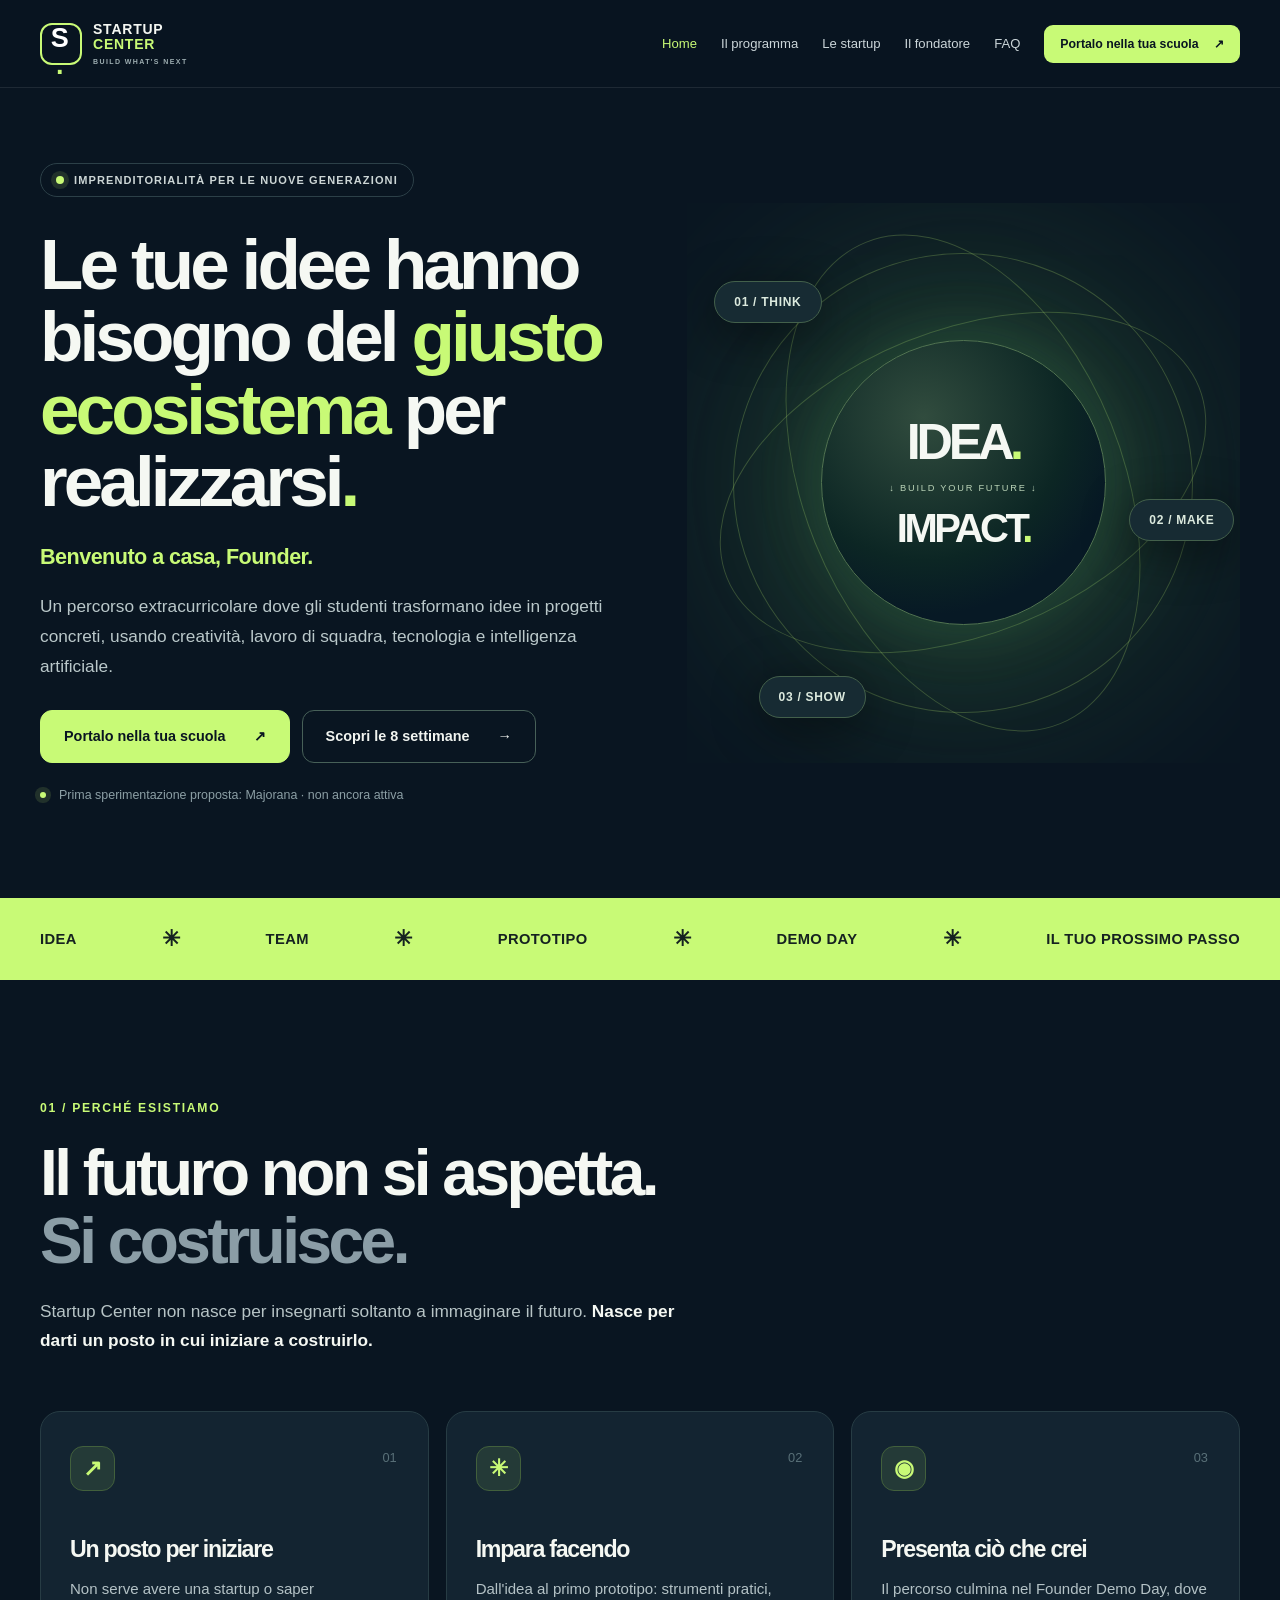
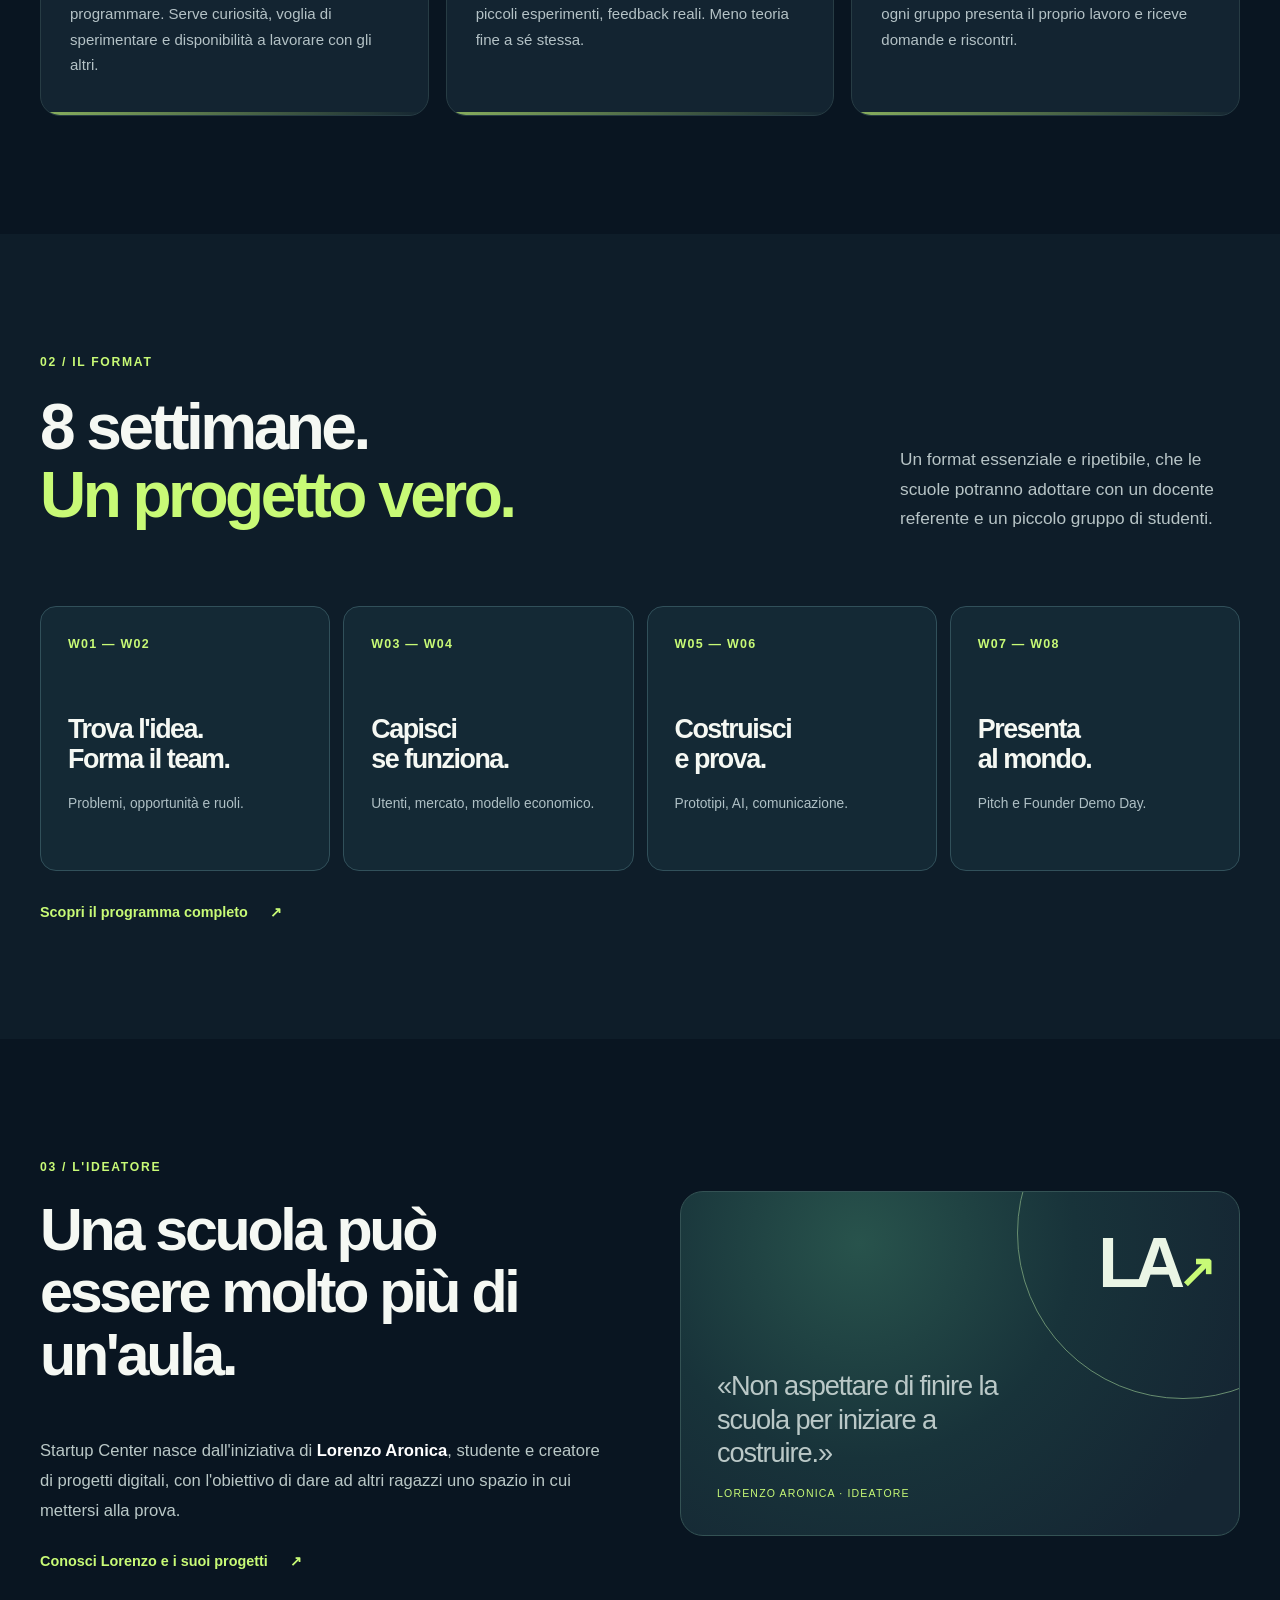
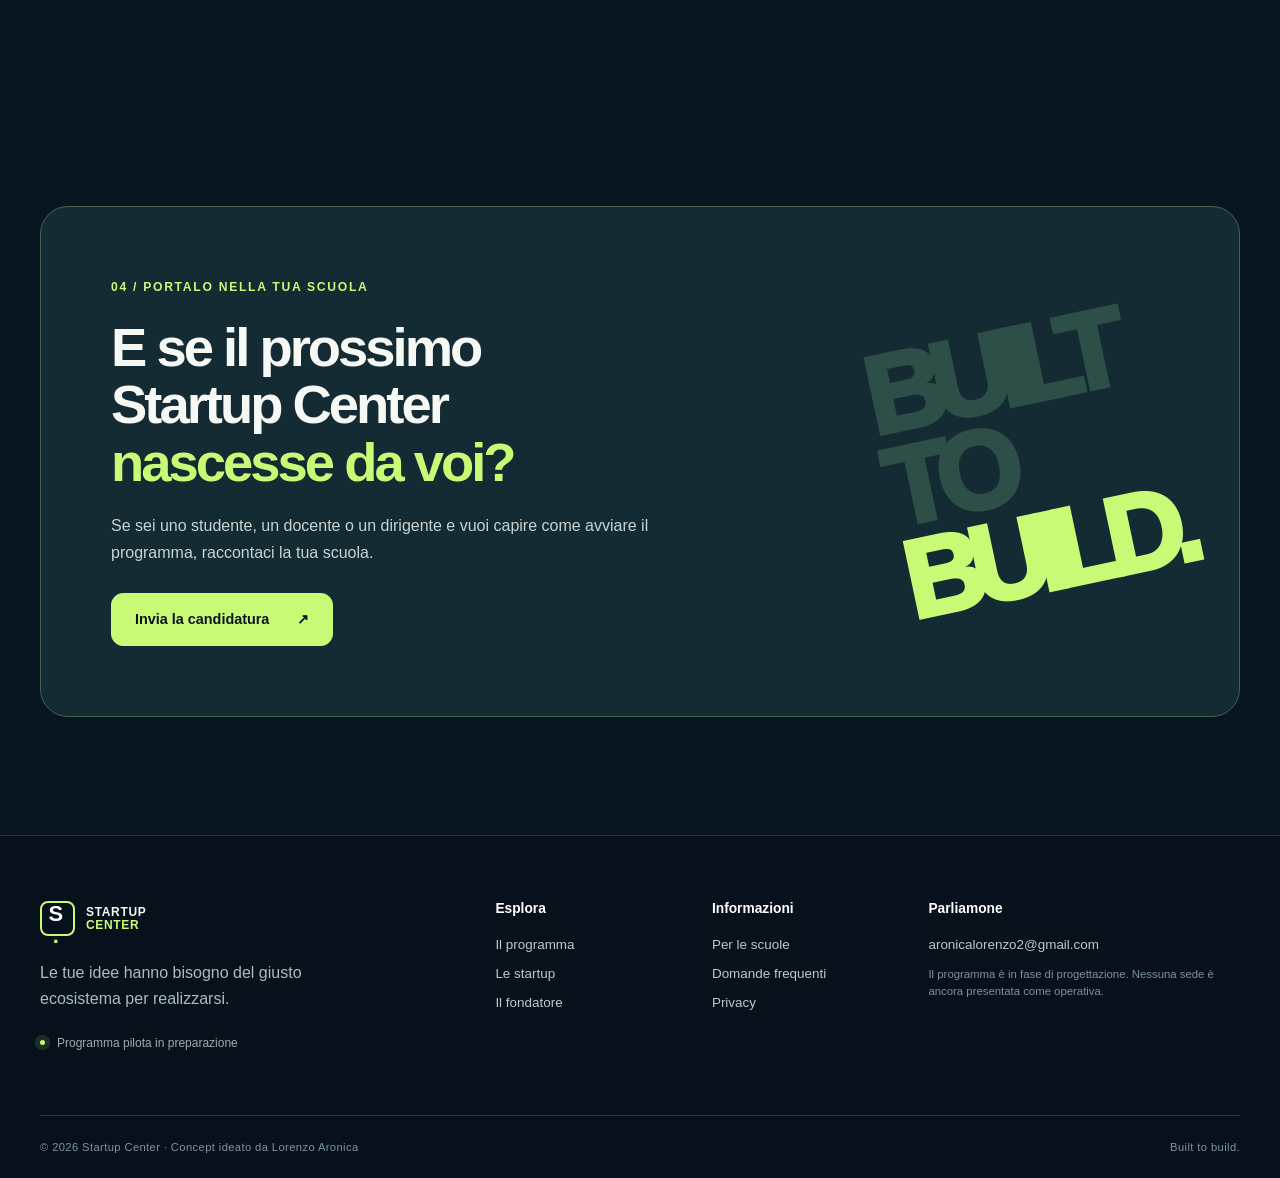
==== index.html @ c7b1ca0e "Add files via upload" ====
<!doctype html><html lang="it"><head><meta charset="utf-8"/><meta name="viewport" content="width=device-width, initial-scale=1"/><meta name="theme-color" content="#091521"/><meta name="description" content="Startup Center: programma extracurricolare di 8 settimane per trasformare idee degli studenti in progetti reali."/><title>Benvenuto a casa, Founder · Startup Center</title><link rel="icon" href="favicon.svg" type="image/svg+xml"/><link rel="stylesheet" href="styles.css"/><script defer src="script.js"></script></head><body><header class="header"><div class="shell nav-shell"><a href="index.html" class="logo" aria-label="Startup Center, homepage"><span class="logo-mark" aria-hidden="true">S<span class="logo-dot">.</span></span><span class="logo-name">STARTUP<span class="logo-name-alt">CENTER</span><span class="logo-small">BUILD WHAT'S NEXT</span></span></a><nav id="site-nav" class="nav" aria-label="Navigazione principale"><a href="index.html" class="nav-link active">Home</a><a href="programma.html" class="nav-link ">Il programma</a><a href="progetti.html" class="nav-link ">Le startup</a><a href="fondatore.html" class="nav-link ">Il fondatore</a><a href="faq.html" class="nav-link ">FAQ</a><a class="nav-cta" href="scuole.html">Portalo nella tua scuola <span aria-hidden="true">↗</span></a></nav><button class="menu-toggle" type="button" aria-controls="site-nav" aria-expanded="false" aria-label="Apri menu"><span></span><span></span><span></span></button></div></header><main><section class="hero shell"><div class="hero-copy"><div class="eyebrow"><span class="eyebrow-pulse"></span> IMPRENDITORIALITÀ PER LE NUOVE GENERAZIONI</div><h1>Le tue idee hanno bisogno del <span class="lime">giusto ecosistema</span> per realizzarsi<span class="lime">.</span></h1><div class="hero-tag">Benvenuto a casa, Founder.</div><p class="hero-description">Un percorso extracurricolare dove gli studenti trasformano idee in progetti concreti, usando creatività, lavoro di squadra, tecnologia e intelligenza artificiale.</p><div class="hero-actions"><a href="scuole.html" class="button button-lime">Portalo nella tua scuola <span aria-hidden="true">↗</span></a><a href="programma.html" class="button button-ghost">Scopri le 8 settimane <span aria-hidden="true">→</span></a></div><div class="hero-footnote"><span class="status-dot"></span> Prima sperimentazione proposta: Majorana · non ancora attiva</div></div><div class="hero-visual" aria-hidden="true"><div class="orbital orbital-a"></div><div class="orbital orbital-b"></div><div class="orbital orbital-c"></div><div class="visual-center"><div class="visual-word">IDEA<span>.</span></div><small>↓ BUILD YOUR FUTURE ↓</small><div class="visual-word smaller">IMPACT<span>.</span></div></div><div class="visual-chip chip-1">01 / THINK</div><div class="visual-chip chip-2">02 / MAKE</div><div class="visual-chip chip-3">03 / SHOW</div><div class="glow"></div></div></section>
<section class="ticker" aria-label="Concetti del programma"><div class="shell ticker-inner"><span>IDEA</span><b>✳</b><span>TEAM</span><b>✳</b><span>PROTOTIPO</span><b>✳</b><span>DEMO DAY</span><b>✳</b><span>IL TUO PROSSIMO PASSO</span></div></section>
<section class="section shell"><div class="section-head"><span class="kicker">01 / PERCHÉ ESISTIAMO</span><h2>Il futuro non si aspetta.<br/><span class="muted">Si costruisce.</span></h2><p>Startup Center non nasce per insegnarti soltanto a immaginare il futuro. <strong>Nasce per darti un posto in cui iniziare a costruirlo.</strong></p></div><div class="feature-grid"><article class="feature-card"><span class="card-icon">↗</span><span class="card-index">01</span><h3>Un posto per iniziare</h3><p>Non serve avere una startup o saper programmare. Serve curiosità, voglia di sperimentare e disponibilità a lavorare con gli altri.</p></article><article class="feature-card"><span class="card-icon">✳</span><span class="card-index">02</span><h3>Impara facendo</h3><p>Dall'idea al primo prototipo: strumenti pratici, piccoli esperimenti, feedback reali. Meno teoria fine a sé stessa.</p></article><article class="feature-card"><span class="card-icon">◉</span><span class="card-index">03</span><h3>Presenta ciò che crei</h3><p>Il percorso culmina nel Founder Demo Day, dove ogni gruppo presenta il proprio lavoro e riceve domande e riscontri.</p></article></div></section>
<section class="section section-alt"><div class="shell"><div class="section-head split-head"><div><span class="kicker">02 / IL FORMAT</span><h2>8 settimane.<br/><span class="lime">Un progetto vero.</span></h2></div><p>Un format essenziale e ripetibile, che le scuole potranno adottare con un docente referente e un piccolo gruppo di studenti.</p></div><div class="milestone-grid"><div class="milestone"><span>W01 — W02</span><h3>Trova l'idea.<br/>Forma il team.</h3><p>Problemi, opportunità e ruoli.</p></div><div class="milestone"><span>W03 — W04</span><h3>Capisci<br/>se funziona.</h3><p>Utenti, mercato, modello economico.</p></div><div class="milestone"><span>W05 — W06</span><h3>Costruisci<br/>e prova.</h3><p>Prototipi, AI, comunicazione.</p></div><div class="milestone"><span>W07 — W08</span><h3>Presenta<br/>al mondo.</h3><p>Pitch e Founder Demo Day.</p></div></div><div class="section-cta"><a href="programma.html" class="text-link">Scopri il programma completo <span>↗</span></a></div></div></section>
<section class="section shell"><div class="two-col story"><div><span class="kicker">03 / L'IDEATORE</span><h2>Una scuola può essere molto più di un'aula.</h2><p>Startup Center nasce dall'iniziativa di <strong>Lorenzo Aronica</strong>, studente e creatore di progetti digitali, con l'obiettivo di dare ad altri ragazzi uno spazio in cui mettersi alla prova.</p><a class="text-link" href="fondatore.html">Conosci Lorenzo e i suoi progetti <span>↗</span></a></div><div class="founder-abstract"><div class="founder-shape">LA<span>↗</span></div><p>«Non aspettare di finire la scuola per iniziare a costruire.»</p><small>LORENZO ARONICA · IDEATORE</small></div></div></section>
<section class="section shell"><div class="final-cta"><div><span class="kicker">04 / PORTALO NELLA TUA SCUOLA</span><h2>E se il prossimo<br/>Startup Center<br/><span class="lime">nascesse da voi?</span></h2><p>Se sei uno studente, un docente o un dirigente e vuoi capire come avviare il programma, raccontaci la tua scuola.</p><a class="button button-lime" href="scuole.html">Invia la candidatura <span>↗</span></a></div><div class="final-cta-stamp" aria-hidden="true">BUILT<br/>TO<br/><span>BUILD.</span></div></div></section></main><footer class="footer"><div class="shell"><div class="footer-grid"><div><a href="index.html" class="logo foot-logo"><span class="logo-mark">S<span class="logo-dot">.</span></span><span class="logo-name">STARTUP<span class="logo-name-alt">CENTER</span></span></a><p>Le tue idee hanno bisogno del giusto ecosistema per realizzarsi.</p><span class="footer-status"><span class="status-dot"></span> Programma pilota in preparazione</span></div><div class="footer-column"><strong>Esplora</strong><a href="programma.html">Il programma</a><a href="progetti.html">Le startup</a><a href="fondatore.html">Il fondatore</a></div><div class="footer-column"><strong>Informazioni</strong><a href="scuole.html">Per le scuole</a><a href="faq.html">Domande frequenti</a><a href="privacy.html">Privacy</a></div><div class="footer-column"><strong>Parliamone</strong><a href="mailto:aronicalorenzo2@gmail.com">aronicalorenzo2@gmail.com</a><small>Il programma è in fase di progettazione. Nessuna sede è ancora presentata come operativa.</small></div></div><div class="footer-bottom"><span>© <span data-year>2026</span> Startup Center · Concept ideato da Lorenzo Aronica</span><span>Built to build.</span></div></div></footer></body></html>
---- styles.css ----
:root{--bg:#091521;--bg2:#101f2a;--bg3:#132431;--line:#2c3b43;--text:#f5f8f3;--muted:#adbac0;--lime:#c8fa76;--lime2:#9ed741;--max:1200px;--radius:22px}*{box-sizing:border-box}html{scroll-behavior:smooth}body{margin:0;background:var(--bg);color:var(--text);font-family:Inter,ui-sans-serif,-apple-system,BlinkMacSystemFont,'Segoe UI',sans-serif;-webkit-font-smoothing:antialiased}a{color:inherit;text-decoration:none}button,input,select,textarea{font:inherit}button{cursor:pointer}::selection{background:var(--lime);color:var(--bg)}.shell{width:min(calc(100% - 80px),var(--max));margin-inline:auto}.lime{color:var(--lime)}.muted{color:#8b9da6}h1,h2,h3,p{margin-top:0}h1,h2,h3{letter-spacing:-.055em}h1{font-weight:800}h2{font-size:clamp(2.25rem,5vw,4.35rem);line-height:1.06}h3{font-size:1.45rem;line-height:1.15}.kicker{display:inline-block;color:var(--lime);font-size:.76rem;font-weight:800;letter-spacing:.14em;margin-bottom:25px}.header{height:88px;border-bottom:1px solid rgba(255,255,255,.09);background:rgba(9,21,33,.95);position:sticky;top:0;z-index:30;backdrop-filter:blur(18px)}.nav-shell{height:100%;display:flex;align-items:center;justify-content:space-between;gap:30px}.logo{display:inline-flex;align-items:center;gap:11px;flex-shrink:0}.logo-mark{display:grid;place-items:center;width:42px;height:42px;border:2px solid var(--lime);border-radius:12px;font-weight:900;font-size:27px;line-height:1;color:#fff;letter-spacing:-.16em;padding-right:7px}.logo-dot{color:var(--lime)}.logo-name{display:flex;flex-direction:column;font-size:14px;font-weight:900;letter-spacing:.055em;line-height:1.1}.logo-name-alt{color:var(--lime)}.logo-small{font-size:7px;letter-spacing:.2em;color:#9daeb1;margin-top:5px}.nav{display:flex;gap:24px;align-items:center}.nav-link{font-size:.82rem;color:#cbd6d9;white-space:nowrap}.nav-link:hover,.nav-link.active{color:var(--lime)}.nav-cta{padding:12px 16px;background:var(--lime);color:var(--bg);border-radius:9px;font-size:.77rem;font-weight:800;white-space:nowrap}.nav-cta:hover,.button-lime:hover{background:#deffae;transform:translateY(-2px)}.nav-cta span{padding-left:12px}.menu-toggle{display:none;background:transparent;border:0;padding:8px}.menu-toggle span{display:block;width:23px;height:2px;background:#fff;margin:5px 0}.hero{min-height:675px;display:grid;grid-template-columns:1.05fr .95fr;align-items:center;gap:35px;padding-top:75px;padding-bottom:96px}.hero-copy{position:relative;z-index:1}.eyebrow{display:inline-flex;align-items:center;gap:10px;color:#cdd6d6;font-size:.69rem;font-weight:850;letter-spacing:.1em;border:1px solid #2c4048;border-radius:100px;padding:10px 15px;margin-bottom:32px}.eyebrow-pulse,.status-dot{display:inline-block;width:8px;height:8px;border-radius:50%;background:var(--lime);box-shadow:0 0 0 5px rgba(200,250,118,.12)}.hero h1{font-size:clamp(3rem,5.55vw,5.05rem);line-height:1.02;max-width:735px;margin-bottom:25px}.hero-tag{display:inline-block;font-size:1.35rem;font-weight:750;color:var(--lime);margin-bottom:21px;letter-spacing:-.025em}.hero-description,.page-hero p{max-width:590px;font-size:1.08rem;line-height:1.74;color:#bac8ca}.hero-actions{display:flex;gap:12px;flex-wrap:wrap;margin:29px 0 25px}.button{display:inline-flex;align-items:center;justify-content:center;gap:28px;padding:17px 23px;border-radius:12px;border:1px solid #476058;font-size:.9rem;font-weight:800;transition:.2s;line-height:1.2}.button-lime{color:var(--bg);background:var(--lime);border-color:var(--lime)}.button-ghost{background:transparent;color:#f1f4f0}.button-ghost:hover{background:#1d313a}.hero-footnote{font-size:.78rem;color:#8c9fa5;display:flex;align-items:center;gap:13px}.hero-footnote .status-dot{width:6px;height:6px}.hero-visual{height:560px;position:relative;overflow:hidden;display:grid;place-items:center;isolation:isolate}.orbital{position:absolute;border-radius:50%;border:1px solid rgba(200,250,118,.22);transform:rotate(-22deg);pointer-events:none}.orbital-a{width:460px;height:460px}.orbital-b{width:320px;height:520px}.orbital-c{width:510px;height:305px}.visual-center{height:285px;width:285px;border-radius:50%;background:radial-gradient(circle at 36% 27%,#314c3e,#0c2624 52%,#071925 72%);border:1px solid #517451;box-shadow:0 0 70px #86e37520,0 0 160px #5fd57621;display:flex;align-items:center;justify-content:center;flex-direction:column;position:relative;z-index:3}.visual-word{font-size:3.15rem;line-height:1;font-weight:900;letter-spacing:-.085em}.visual-word span{color:var(--lime)}.visual-word.smaller{font-size:2.5rem}.visual-center small{font-size:.58rem;letter-spacing:.19em;color:#bad3b7;margin:15px 0}.visual-chip{position:absolute;z-index:5;background:#172b33;border:1px solid #43604b;color:#dceade;border-radius:100px;font-size:.75rem;letter-spacing:.06em;font-weight:800;padding:13px 19px;box-shadow:0 10px 50px #0007}.chip-1{top:14%;left:5%}.chip-2{right:1%;top:53%}.chip-3{bottom:8%;left:13%}.glow{width:430px;height:430px;position:absolute;z-index:-1;background:#72ce6535;filter:blur(115px);border-radius:50%}.ticker{background:var(--lime);color:#152220}.ticker-inner{display:flex;align-items:center;justify-content:space-between;min-height:82px;gap:15px}.ticker span{font-size:clamp(.7rem,1.15vw,.98rem);font-weight:900;letter-spacing:.025em}.ticker b{font-size:22px}.section{padding-top:118px;padding-bottom:118px}.section-alt{background:#0e1d29}.section-head{max-width:840px;margin-bottom:55px}.section-head h2{margin-bottom:21px}.section-head>p{line-height:1.7;font-size:1.08rem;max-width:665px;color:#b7c4c6}.section-head>p strong{color:#f5f8f3}.feature-grid{display:grid;grid-template-columns:repeat(3,1fr);gap:17px}.feature-card{position:relative;padding:34px 29px 38px;background:#132431;border:1px solid #273c44;border-radius:20px;min-height:267px;overflow:hidden}.feature-card::before{content:"";position:absolute;inset:auto 0 0;height:3px;background:linear-gradient(to right,var(--lime),transparent);opacity:.65}.feature-card .card-icon{display:grid;place-items:center;width:45px;height:45px;background:#243a37;border:1px solid #42603c;border-radius:13px;color:var(--lime);font-size:23px;font-weight:800;margin-bottom:45px}.feature-card .card-index{position:absolute;top:38px;right:31px;color:#597078;font-size:.8rem}.feature-card h3{margin-bottom:14px}.feature-card p{line-height:1.67;color:#b4c2c6;font-size:.94rem;margin-bottom:0}.split-head{display:flex;max-width:none;gap:70px;justify-content:space-between;align-items:end}.split-head p{max-width:340px}.milestone-grid{display:grid;grid-template-columns:repeat(4,1fr);gap:13px}.milestone{background:#142935;border:1px solid #31505a;padding:27px;border-radius:16px;min-height:265px}.milestone>span{font-size:.78rem;letter-spacing:.1em;font-weight:900;color:var(--lime)}.milestone h3{font-size:1.68rem;margin-top:62px;margin-bottom:18px}.milestone p{color:#afc0c5;font-size:.86rem;line-height:1.6}.section-cta{margin-top:32px}.text-link{display:inline-flex;gap:22px;align-items:center;color:var(--lime);font-weight:850;font-size:.9rem}.text-link:hover{text-decoration:underline}.two-col{display:grid;grid-template-columns:1fr 1fr;gap:80px;align-items:center}.story h2{font-size:3.7rem}.story p,.about-grid p{font-size:1.04rem;line-height:1.8;color:#bac8c7;margin-bottom:26px}.story strong{color:#fff}.founder-abstract{height:345px;border-radius:23px;background:radial-gradient(circle at 32% 15%,#28534c 0,#18333a 45%,#152633 85%);border:1px solid #345254;display:flex;flex-direction:column;align-items:flex-start;justify-content:end;padding:36px;position:relative;overflow:hidden}.founder-abstract::before{content:"";width:330px;height:330px;border:1px solid #688e70;border-radius:50%;position:absolute;right:-110px;top:-125px}.founder-shape{position:absolute;top:30px;right:30px;font-size:4.4rem;font-weight:850;letter-spacing:-.1em;color:#eaf5e5}.founder-shape span{color:var(--lime);font-size:2.8rem}.founder-abstract p{font-size:1.7rem;letter-spacing:-.04em;line-height:1.23;position:relative;z-index:1;margin-bottom:17px;max-width:340px}.founder-abstract small{color:var(--lime);font-size:.66rem;letter-spacing:.11em;position:relative;z-index:1}.final-cta{background:#152b33;border:1px solid #456252;border-radius:28px;padding:70px;display:flex;justify-content:space-between;gap:30px;align-items:center;min-height:400px;overflow:hidden}.final-cta h2{font-size:clamp(2.45rem,4.25vw,4rem);margin-bottom:20px}.final-cta p{max-width:570px;color:#c7d3d3;line-height:1.7;margin-bottom:27px}.final-cta-stamp{font-size:6.9rem;font-weight:950;line-height:.85;letter-spacing:-.12em;color:#2e4f48;white-space:nowrap;transform:rotate(-12deg)}.final-cta-stamp span{color:var(--lime)}.footer{background:#06111b;border-top:1px solid #273841;padding-top:65px}.footer-grid{display:grid;grid-template-columns:2fr .85fr .85fr 1.5fr;gap:40px;padding-bottom:65px}.footer-grid p{color:#a9bdc1;line-height:1.6;max-width:270px;margin:24px 0}.foot-logo .logo-mark{width:35px;height:35px;font-size:22px;border-radius:8px}.foot-logo .logo-name{font-size:12px}.footer-status{font-size:.75rem;color:#9eadaf;display:flex;align-items:center;gap:12px}.footer-status .status-dot{width:5px;height:5px}.footer-column{display:flex;flex-direction:column;gap:14px;color:#bbcbcb;font-size:.84rem}.footer-column strong{color:#fff;font-size:.86rem;margin-bottom:7px}.footer-column>a:hover{color:var(--lime)}.footer-column small{line-height:1.5;color:#7c929a;font-size:.71rem}.footer-bottom{display:flex;justify-content:space-between;border-top:1px solid #273841;padding:25px 0;color:#7e969d;font-size:.7rem;letter-spacing:.035em}.page-hero{padding-top:105px;padding-bottom:76px;border-bottom:1px solid #253943}.page-hero h1{font-size:clamp(2.85rem,5.5vw,5.3rem);line-height:1.07;max-width:1100px;margin-bottom:28px}.page-hero p{margin-bottom:0}.section-page{padding-top:72px}.weeks-grid{display:grid;grid-template-columns:repeat(2,1fr);gap:18px}.week-card{background:#132634;border:1px solid #2c464c;border-radius:18px;padding:27px;display:grid;grid-template-columns:100px 1fr;gap:20px;min-height:210px}.week-number{font-size:2.4rem;color:var(--lime);font-weight:900;letter-spacing:-.06em}.week-card h3{margin-bottom:12px}.week-card p{line-height:1.6;color:#b9c9c8;font-size:.94rem}.deliverable{border-top:1px solid #35464e;display:flex;gap:20px;align-items:center;padding-top:16px;font-size:.64rem;font-weight:850;color:#78919a;letter-spacing:.1em}.deliverable span{font-size:.8rem;font-weight:700;color:#d4e7d2;letter-spacing:0}.info-banner{display:flex;gap:26px;background:#1a342f;border:1px solid #4c764b;padding:31px;margin-top:25px;border-radius:15px}.info-banner>span{font-size:2rem;color:var(--lime)}.info-banner h3{margin-bottom:8px}.info-banner p{color:#bac9bd;margin:0;line-height:1.6}.demo-panel{background:#c8fa76;color:#10201b;padding:38px;border-radius:22px;min-height:360px}.demo-small{font-size:.76rem;letter-spacing:.14em;font-weight:900}.demo-panel strong{display:block;font-size:5.5rem;font-weight:950;letter-spacing:-.1em;line-height:.92;margin:32px 0 18px}.demo-panel p{font-size:1.05rem;font-weight:600}.demo-bottom{font-size:.66rem;font-weight:900;display:block;letter-spacing:.035em;border-top:1px solid #738958;padding-top:24px;margin-top:42px}.compact .feature-card .card-icon{margin-bottom:25px}.empty-showcase{background:radial-gradient(circle at 85% 10%,#22483e,#122733 65%);border:1px solid #35504f;border-radius:25px;padding:55px;max-width:100%}.empty-showcase h2{font-size:3.2rem}.empty-showcase p{max-width:680px;color:#c0cbd0;font-size:1.04rem;line-height:1.7}.empty-art{display:flex;gap:14px;align-items:center;margin-bottom:45px}.empty-art span{width:76px;height:76px;border:1px solid #6a9062;border-radius:15px;display:grid;place-items:center;font-size:2.1rem;font-weight:900;color:var(--lime);transform:rotate(-8deg)}.empty-art span:nth-child(2){border:0;transform:none;width:45px}.empty-art span:nth-child(3){background:var(--lime);color:#0e241d;transform:rotate(7deg)}.extra-top{margin-top:100px}.founder-hero{display:grid;grid-template-columns:1.3fr .7fr;gap:30px;align-items:center}.portrait-placeholder{height:390px;background:linear-gradient(135deg,#193b3b,#112130);border-radius:28px;border:1px solid #345856;display:flex;flex-direction:column;align-items:center;justify-content:center;gap:25px;position:relative;overflow:hidden}.portrait-placeholder::after{content:"";height:360px;width:360px;border:1px solid #527f59;border-radius:50%;position:absolute;top:25px;left:50%;transform:translateX(-50%)}.portrait-monogram{font-size:7rem;font-weight:900;letter-spacing:-.15em;position:relative;z-index:2}.portrait-monogram span{color:var(--lime)}.portrait-placeholder small{font-size:.68rem;line-height:1.5;letter-spacing:.1em;color:#adc1c6;text-align:center;position:relative;z-index:2}.about-grid .lead{font-size:1.36rem;color:#fff;line-height:1.6;letter-spacing:-.02em;font-weight:550}.founder-projects{display:grid;grid-template-columns:repeat(3,1fr);gap:18px}.founder-projects article{border:1px solid #365259;background:#132834;border-radius:20px;padding:30px;min-height:273px}.founder-projects h3{margin-top:22px}.founder-projects p{color:#b4c6c9;line-height:1.65}.project-state{font-size:.65rem;font-weight:900;color:#d3e2e3;letter-spacing:.08em;border:1px solid #4a6568;padding:7px 10px;border-radius:20px}.project-state.state-live{color:var(--lime);border-color:#567443}.founder-quote{background:#163331;border-radius:24px;border:1px solid #47764c;padding:60px;font-size:clamp(1.5rem,3vw,2.7rem);line-height:1.3;font-weight:750;letter-spacing:-.05em}.founder-quote span{color:var(--lime)}.founder-quote small{display:block;color:#a5bbbc;font-size:.72rem;letter-spacing:.12em;margin-top:35px}.contact-layout{display:grid;grid-template-columns:.82fr 1.18fr;gap:70px;align-items:start}.contact-benefit{display:flex;gap:23px;padding:23px 0;border-bottom:1px solid #344850}.benefit-index{color:var(--lime);font-size:.85rem;font-weight:900}.contact-benefit h3{font-size:1.2rem;margin-bottom:8px}.contact-benefit p{color:#b8c6c8;line-height:1.62;font-size:.94rem;margin:0}.founder-message{background:#173233;border:1px solid #4a7255;border-radius:20px;padding:25px;display:flex;gap:19px;margin-top:40px}.founder-message-icon{font-size:1.4rem;font-weight:900;color:#fff;letter-spacing:-.13em;border:1px solid var(--lime);width:52px;height:52px;flex:none;border-radius:12px;display:grid;place-items:center}.founder-message-icon span{color:var(--lime)}.founder-message strong{font-size:1.2rem}.founder-message p{font-size:.92rem;line-height:1.7;color:#d0dcda;margin:14px 0 22px}.founder-message em{font-style:normal;color:var(--lime);line-height:1.6}.contact-form-wrap{background:#132735;border-radius:24px;border:1px solid #38515a;padding:38px}.form-heading h2{font-size:2.3rem;margin:0 0 13px}.form-heading p{color:#aebfc1;line-height:1.6;font-size:.91rem;margin-bottom:28px}.form-grid{display:grid;grid-template-columns:1fr 1fr;gap:18px}.contact-form label{display:flex;flex-direction:column;gap:10px;font-size:.82rem;font-weight:750;margin-bottom:18px}.contact-form input:not([type=checkbox]),.contact-form select,.contact-form textarea{display:block;width:100%;padding:15px;border:1px solid #526771;border-radius:10px;color:#f5f9f8;background:#091a28;outline:none;transition:.15s;font-size:.95rem}.contact-form input:focus,.contact-form select:focus,.contact-form textarea:focus{border-color:var(--lime);box-shadow:0 0 0 3px #c8fa7621}.contact-form input::placeholder,.contact-form textarea::placeholder{color:#8699a0}.contact-form textarea{resize:vertical;min-height:135px}.contact-form select option{color:#fff;background:#122936}.field-hint{display:flex;justify-content:space-between;color:#89a0a7;font-weight:450;font-size:.72rem}.contact-form .check-row{display:flex;flex-direction:row;gap:10px;align-items:start;font-weight:450;line-height:1.55;color:#c3d1d1}.check-row input{accent-color:#c8fa76;margin-top:3px}.check-row a{color:var(--lime);text-decoration:underline}.form-submit{width:100%;border:none;margin-top:5px}.form-note{color:#8ea2a9;font-size:.73rem;line-height:1.6;margin:15px 0 0}.honeypot{display:none!important;visibility:hidden}.faq-list{max-width:900px}.faq-item{border-bottom:1px solid #2a4650}.faq-item summary{cursor:pointer;list-style:none;padding:29px 14px 29px 0;font-weight:750;font-size:1.25rem;display:flex;justify-content:space-between;gap:25px}.faq-item summary::-webkit-details-marker{display:none}.faq-plus{color:var(--lime);font-size:1.45rem;transition:transform .2s}.faq-item[open] .faq-plus{transform:rotate(45deg)}.faq-answer{padding-right:70px;padding-bottom:23px}.faq-answer p{color:#c1cccd;line-height:1.76;max-width:770px}.faq-bottom{background:#172f34;border-radius:20px;border:1px solid #426051;padding:40px;margin-top:65px;max-width:900px}.faq-bottom h2{font-size:2.3rem}.faq-bottom p{color:#bdcacc}.legal-copy{max-width:950px}.legal-copy h2{font-size:1.75rem;margin-top:42px}.legal-copy p{line-height:1.82;color:#c9d4d5;font-size:1.01rem}.legal-copy a{color:var(--lime);text-decoration:underline}.legal-warning{background:#37331e;border:1px solid #877c4b;padding:24px;border-radius:14px}.legal-warning strong{color:#ffe3a5}.legal-warning p{margin:10px 0 0}.legal-final{font-size:.85rem!important;color:#f3d99a!important}
@media(max-width:1150px){.nav{gap:14px}.nav-link{font-size:.77rem}.logo-small{display:none}.hero{grid-template-columns:1fr 0.8fr}.hero h1{font-size:clamp(3rem,5.4vw,4.6rem)}.visual-center{width:240px;height:240px}.visual-word{font-size:2.65rem}.visual-word.smaller{font-size:2.1rem}.milestone{padding:18px}.milestone h3{font-size:1.4rem}.footer-grid{gap:23px}}
@media(max-width:920px){.shell{width:min(calc(100% - 44px),var(--max))}.header{height:78px}.menu-toggle{display:block;z-index:33}.nav{position:absolute;top:78px;left:0;right:0;background:#0a1926;padding:20px 22px 26px;display:none;flex-direction:column;align-items:stretch;border-bottom:1px solid #38515a;gap:0;box-shadow:0 20px 25px #0009}.nav.open{display:flex}.nav a{padding:14px 10px;border-bottom:1px solid #233742}.nav-cta{text-align:center;margin-top:15px}.hero{grid-template-columns:1fr;padding-top:65px;padding-bottom:40px;gap:0}.hero h1{max-width:800px}.hero-visual{height:380px;max-width:650px;width:100%;margin-inline:auto}.orbital-a{width:330px;height:330px}.orbital-b{width:250px;height:380px}.orbital-c{width:390px;height:250px}.visual-center{width:205px;height:205px}.visual-word{font-size:2.35rem}.visual-word.smaller{font-size:1.8rem}.visual-center small{font-size:.47rem}.feature-grid{grid-template-columns:1fr}.feature-card{min-height:200px}.feature-card .card-icon{margin-bottom:26px}.feature-card p{max-width:700px}.split-head{display:block}.split-head p{max-width:680px}.milestone-grid{grid-template-columns:repeat(2,1fr)}.milestone{min-height:240px}.two-col{grid-template-columns:1fr;gap:40px}.story h2{font-size:3rem}.final-cta{padding:48px}.final-cta-stamp{font-size:5rem}.footer-grid{grid-template-columns:1.5fr 1fr 1fr;gap:30px}.footer-column:last-child{grid-column:span 3}.founder-hero{grid-template-columns:1fr}.portrait-placeholder{height:310px;max-width:500px}.contact-layout{grid-template-columns:1fr;gap:40px}.contact-left{display:grid;grid-template-columns:1fr 1fr;gap:15px}.contact-benefit{padding:10px}.founder-message{grid-column:span 2;max-width:700px;margin-top:15px}}
@media(max-width:600px){.shell{width:calc(100% - 36px)}.logo-mark{width:38px;height:38px}.logo-name{font-size:12px}.eyebrow{font-size:.6rem;letter-spacing:.07em}.hero{padding-top:46px}.hero h1{font-size:clamp(2.85rem,12vw,4.3rem);line-height:1.05}.hero-tag{font-size:1.22rem}.hero-description,.page-hero p{font-size:.99rem}.hero-actions{flex-direction:column}.hero-actions .button{width:100%}.hero-footnote{font-size:.71rem;line-height:1.5}.hero-visual{height:340px}.visual-center{height:195px;width:195px}.visual-chip{font-size:.58rem;padding:9px 12px}.chip-1{top:10%;left:1%}.chip-2{right:1%;top:50%}.chip-3{bottom:5%;left:7%}.ticker-inner{min-height:65px;overflow:hidden;white-space:nowrap}.ticker span{font-size:.7rem}.ticker b{font-size:15px}.ticker-inner span:nth-of-type(5){display:none}.section{padding-top:72px;padding-bottom:72px}.section-head{margin-bottom:30px}h2{font-size:2.65rem}.feature-card{padding:25px}.milestone-grid{gap:9px}.milestone{padding:17px;min-height:215px}.milestone h3{font-size:1.26rem;margin-top:48px}.milestone p{font-size:.77rem}.story h2{font-size:2.65rem}.founder-abstract{height:310px}.final-cta{padding:30px 24px;min-height:unset;display:block}.final-cta h2{font-size:2.65rem}.final-cta-stamp{display:none}.footer-grid{grid-template-columns:1fr 1fr;gap:36px}.footer-grid>div:first-child,.footer-column:last-child{grid-column:span 2}.footer-bottom{gap:18px;flex-direction:column;line-height:1.5}.page-hero{padding-top:64px;padding-bottom:58px}.page-hero h1{font-size:2.75rem}.section-page{padding-top:45px}.weeks-grid{grid-template-columns:1fr}.week-card{grid-template-columns:58px 1fr;padding:22px;min-height:unset;gap:15px}.week-number{font-size:1.55rem}.week-card h3{font-size:1.25rem}.info-banner{padding:20px}.demo-panel strong{font-size:4.7rem}.empty-showcase{padding:30px 25px}.empty-showcase h2{font-size:2.5rem}.empty-art span{height:56px;width:56px;font-size:1.7rem}.founder-projects{grid-template-columns:1fr}.founder-projects article{min-height:220px}.founder-quote{padding:30px}.contact-left{display:block}.contact-form-wrap{padding:26px 20px}.form-grid{grid-template-columns:1fr;gap:0}.form-heading h2{font-size:1.95rem}.contact-benefit{padding:20px 0}.founder-message{margin-top:20px}.faq-item summary{font-size:1.08rem;padding:24px 0}.faq-answer{padding-right:0}.faq-bottom{padding:27px}.faq-bottom h2{font-size:1.9rem}}
@media(prefers-reduced-motion:reduce){html{scroll-behavior:auto}*{transition-duration:0ms!important;animation-duration:0ms!important}}
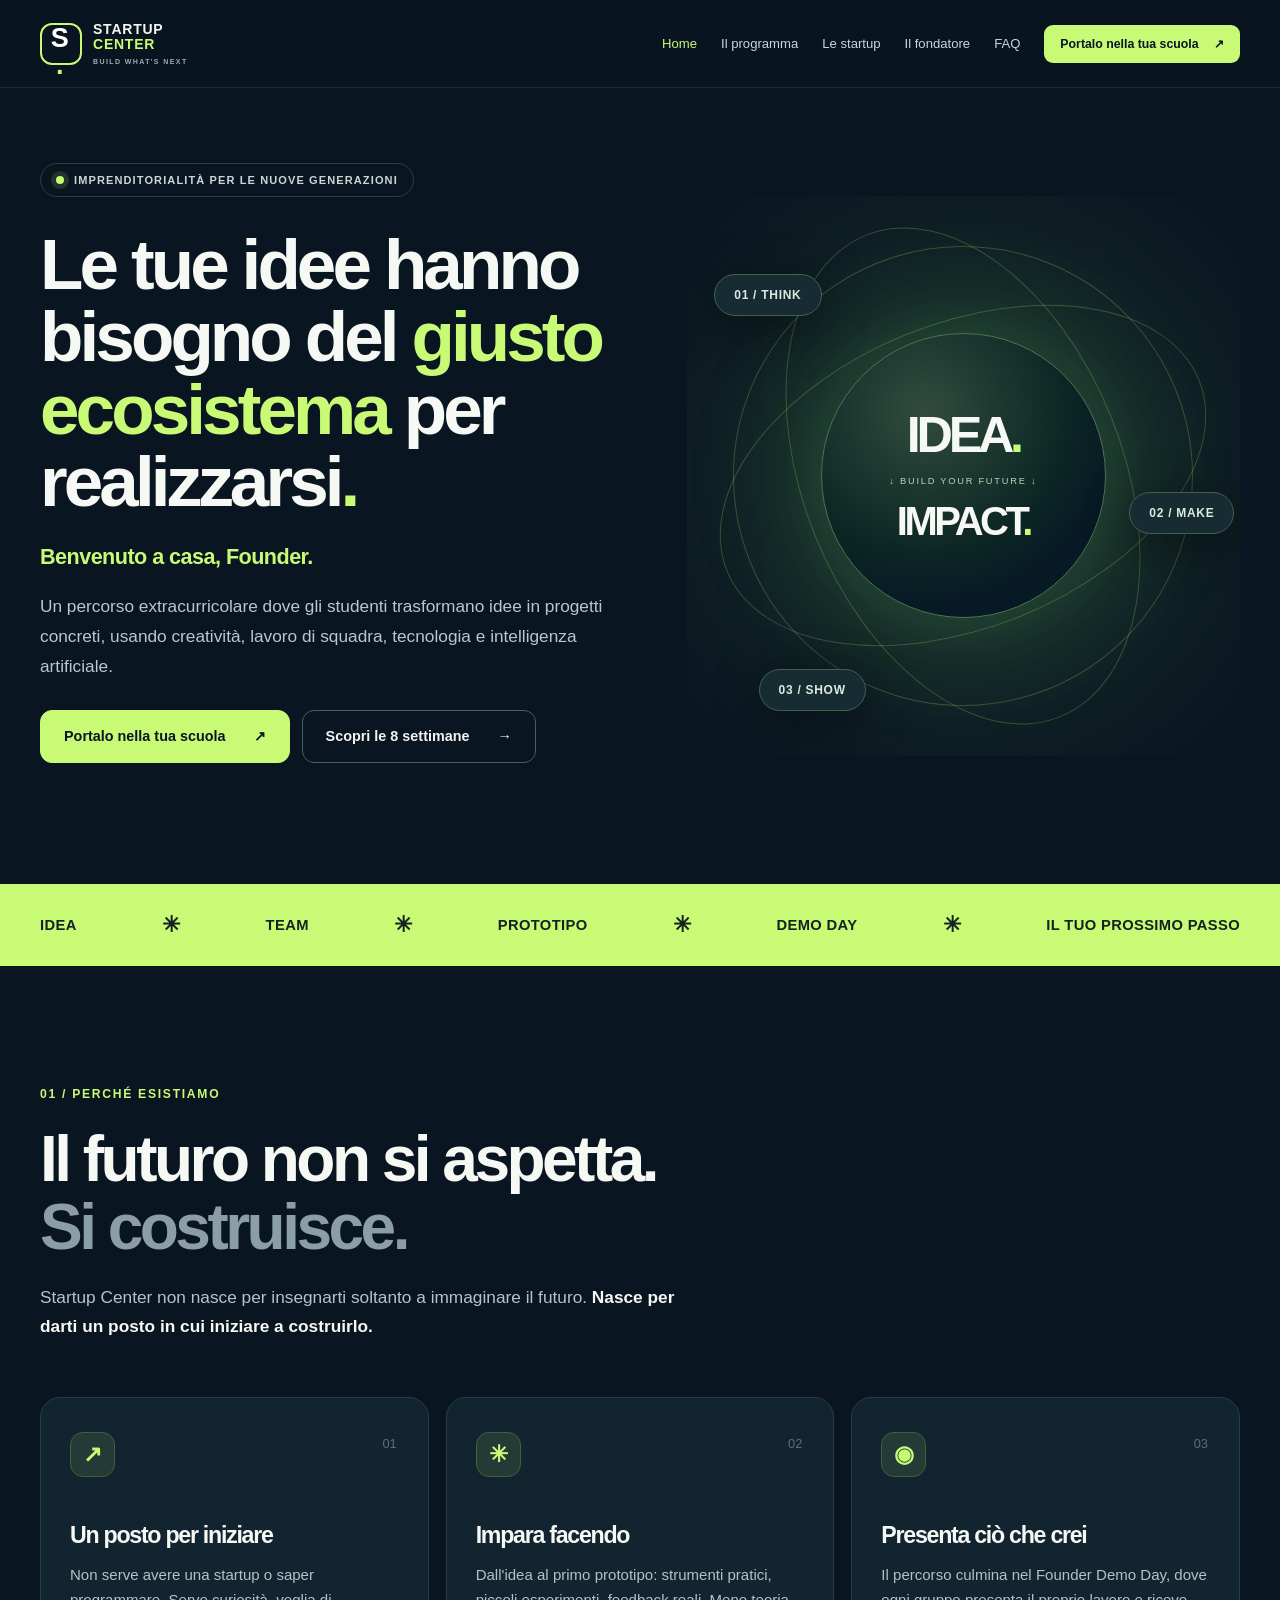
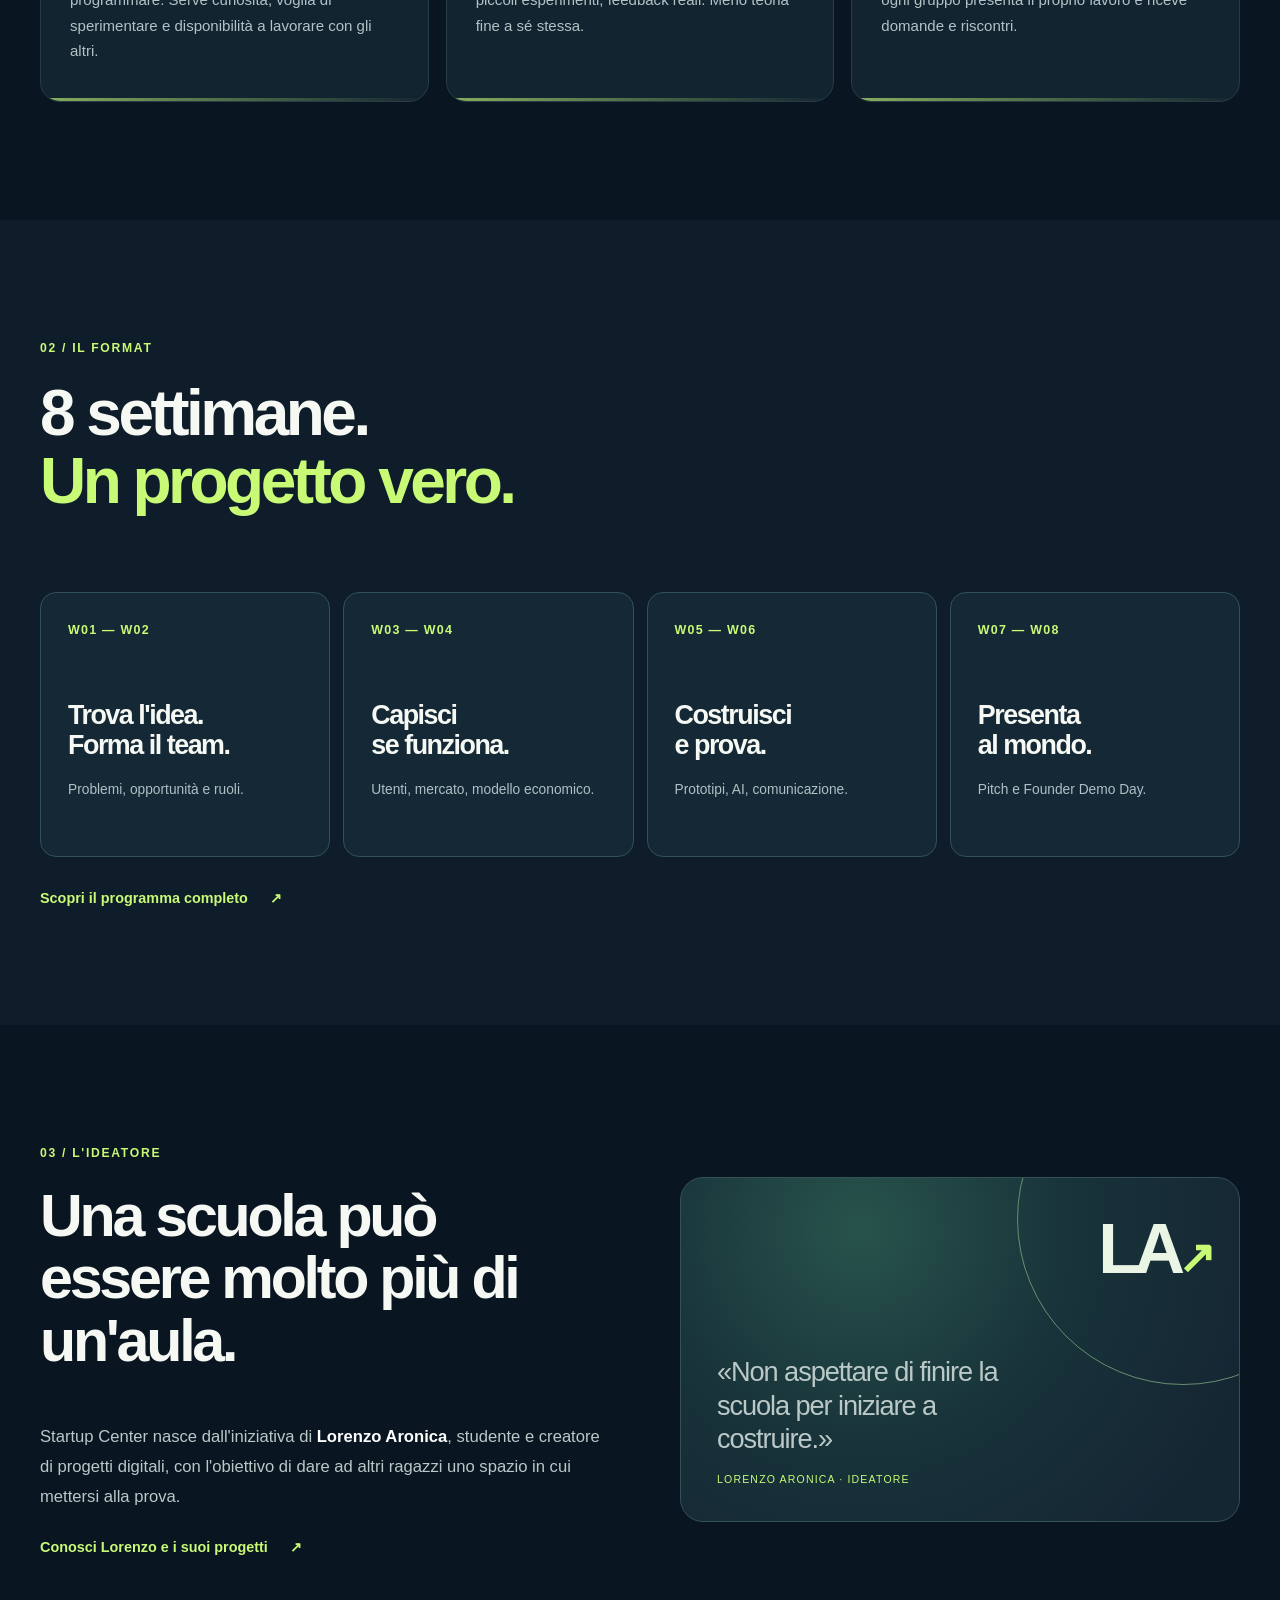
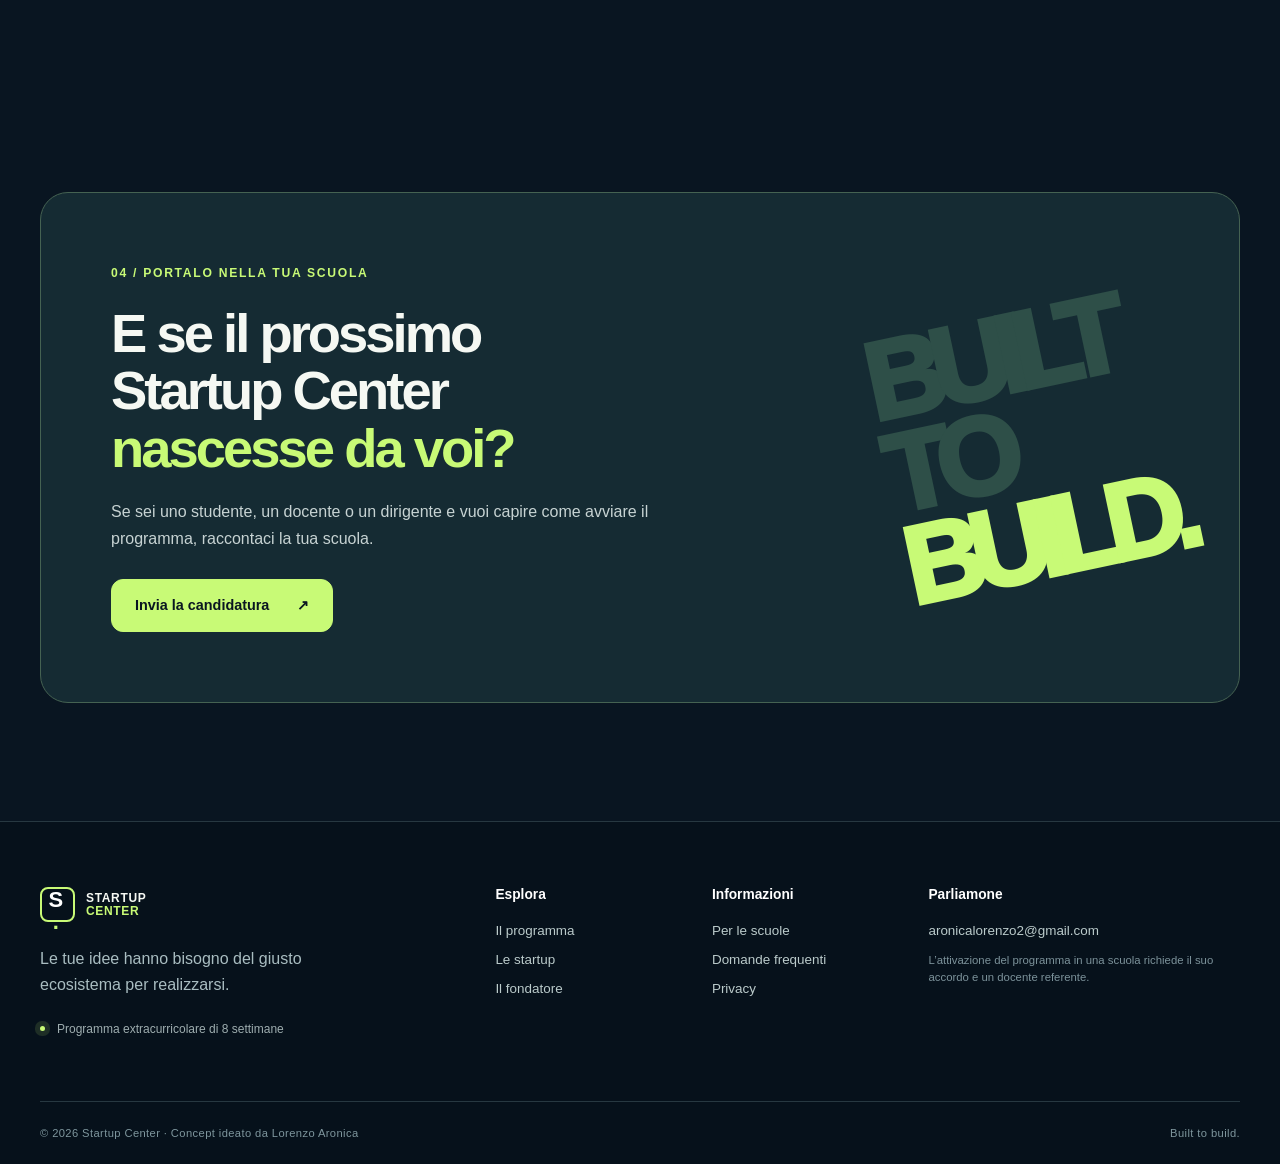
==== commit e4a4687a: "Add files via upload" ====
--- a/index.html
+++ b/index.html
@@ -1,6 +1,6 @@
-<!doctype html><html lang="it"><head><meta charset="utf-8"/><meta name="viewport" content="width=device-width, initial-scale=1"/><meta name="theme-color" content="#091521"/><meta name="description" content="Startup Center: programma extracurricolare di 8 settimane per trasformare idee degli studenti in progetti reali."/><title>Benvenuto a casa, Founder · Startup Center</title><link rel="icon" href="favicon.svg" type="image/svg+xml"/><link rel="stylesheet" href="styles.css"/><script defer src="script.js"></script></head><body><header class="header"><div class="shell nav-shell"><a href="index.html" class="logo" aria-label="Startup Center, homepage"><span class="logo-mark" aria-hidden="true">S<span class="logo-dot">.</span></span><span class="logo-name">STARTUP<span class="logo-name-alt">CENTER</span><span class="logo-small">BUILD WHAT'S NEXT</span></span></a><nav id="site-nav" class="nav" aria-label="Navigazione principale"><a href="index.html" class="nav-link active">Home</a><a href="programma.html" class="nav-link ">Il programma</a><a href="progetti.html" class="nav-link ">Le startup</a><a href="fondatore.html" class="nav-link ">Il fondatore</a><a href="faq.html" class="nav-link ">FAQ</a><a class="nav-cta" href="scuole.html">Portalo nella tua scuola <span aria-hidden="true">↗</span></a></nav><button class="menu-toggle" type="button" aria-controls="site-nav" aria-expanded="false" aria-label="Apri menu"><span></span><span></span><span></span></button></div></header><main><section class="hero shell"><div class="hero-copy"><div class="eyebrow"><span class="eyebrow-pulse"></span> IMPRENDITORIALITÀ PER LE NUOVE GENERAZIONI</div><h1>Le tue idee hanno bisogno del <span class="lime">giusto ecosistema</span> per realizzarsi<span class="lime">.</span></h1><div class="hero-tag">Benvenuto a casa, Founder.</div><p class="hero-description">Un percorso extracurricolare dove gli studenti trasformano idee in progetti concreti, usando creatività, lavoro di squadra, tecnologia e intelligenza artificiale.</p><div class="hero-actions"><a href="scuole.html" class="button button-lime">Portalo nella tua scuola <span aria-hidden="true">↗</span></a><a href="programma.html" class="button button-ghost">Scopri le 8 settimane <span aria-hidden="true">→</span></a></div><div class="hero-footnote"><span class="status-dot"></span> Prima sperimentazione proposta: Majorana · non ancora attiva</div></div><div class="hero-visual" aria-hidden="true"><div class="orbital orbital-a"></div><div class="orbital orbital-b"></div><div class="orbital orbital-c"></div><div class="visual-center"><div class="visual-word">IDEA<span>.</span></div><small>↓ BUILD YOUR FUTURE ↓</small><div class="visual-word smaller">IMPACT<span>.</span></div></div><div class="visual-chip chip-1">01 / THINK</div><div class="visual-chip chip-2">02 / MAKE</div><div class="visual-chip chip-3">03 / SHOW</div><div class="glow"></div></div></section>
+<!doctype html><html lang="it"><head><meta charset="utf-8"/><meta name="viewport" content="width=device-width, initial-scale=1"/><meta name="theme-color" content="#091521"/><meta name="description" content="Startup Center: programma extracurricolare di 8 settimane per trasformare idee degli studenti in progetti reali."/><title>Benvenuto a casa, Founder · Startup Center</title><link rel="icon" href="favicon.svg" type="image/svg+xml"/><link rel="stylesheet" href="styles.css"/><script defer src="script.js"></script></head><body><header class="header"><div class="shell nav-shell"><a href="index.html" class="logo" aria-label="Startup Center, homepage"><span class="logo-mark" aria-hidden="true">S<span class="logo-dot">.</span></span><span class="logo-name">STARTUP<span class="logo-name-alt">CENTER</span><span class="logo-small">BUILD WHAT'S NEXT</span></span></a><nav id="site-nav" class="nav" aria-label="Navigazione principale"><a href="index.html" class="nav-link active">Home</a><a href="programma.html" class="nav-link ">Il programma</a><a href="progetti.html" class="nav-link ">Le startup</a><a href="fondatore.html" class="nav-link ">Il fondatore</a><a href="faq.html" class="nav-link ">FAQ</a><a class="nav-cta" href="scuole.html">Portalo nella tua scuola <span aria-hidden="true">↗</span></a></nav><button class="menu-toggle" type="button" aria-controls="site-nav" aria-expanded="false" aria-label="Apri menu"><span></span><span></span><span></span></button></div></header><main><section class="hero shell"><div class="hero-copy"><div class="eyebrow"><span class="eyebrow-pulse"></span> IMPRENDITORIALITÀ PER LE NUOVE GENERAZIONI</div><h1>Le tue idee hanno bisogno del <span class="lime">giusto ecosistema</span> per realizzarsi<span class="lime">.</span></h1><div class="hero-tag">Benvenuto a casa, Founder.</div><p class="hero-description">Un percorso extracurricolare dove gli studenti trasformano idee in progetti concreti, usando creatività, lavoro di squadra, tecnologia e intelligenza artificiale.</p><div class="hero-actions"><a href="scuole.html" class="button button-lime">Portalo nella tua scuola <span aria-hidden="true">↗</span></a><a href="programma.html" class="button button-ghost">Scopri le 8 settimane <span aria-hidden="true">→</span></a></div></div><div class="hero-visual" aria-hidden="true"><div class="orbital orbital-a"></div><div class="orbital orbital-b"></div><div class="orbital orbital-c"></div><div class="visual-center"><div class="visual-word">IDEA<span>.</span></div><small>↓ BUILD YOUR FUTURE ↓</small><div class="visual-word smaller">IMPACT<span>.</span></div></div><div class="visual-chip chip-1">01 / THINK</div><div class="visual-chip chip-2">02 / MAKE</div><div class="visual-chip chip-3">03 / SHOW</div><div class="glow"></div></div></section>
 <section class="ticker" aria-label="Concetti del programma"><div class="shell ticker-inner"><span>IDEA</span><b>✳</b><span>TEAM</span><b>✳</b><span>PROTOTIPO</span><b>✳</b><span>DEMO DAY</span><b>✳</b><span>IL TUO PROSSIMO PASSO</span></div></section>
 <section class="section shell"><div class="section-head"><span class="kicker">01 / PERCHÉ ESISTIAMO</span><h2>Il futuro non si aspetta.<br/><span class="muted">Si costruisce.</span></h2><p>Startup Center non nasce per insegnarti soltanto a immaginare il futuro. <strong>Nasce per darti un posto in cui iniziare a costruirlo.</strong></p></div><div class="feature-grid"><article class="feature-card"><span class="card-icon">↗</span><span class="card-index">01</span><h3>Un posto per iniziare</h3><p>Non serve avere una startup o saper programmare. Serve curiosità, voglia di sperimentare e disponibilità a lavorare con gli altri.</p></article><article class="feature-card"><span class="card-icon">✳</span><span class="card-index">02</span><h3>Impara facendo</h3><p>Dall'idea al primo prototipo: strumenti pratici, piccoli esperimenti, feedback reali. Meno teoria fine a sé stessa.</p></article><article class="feature-card"><span class="card-icon">◉</span><span class="card-index">03</span><h3>Presenta ciò che crei</h3><p>Il percorso culmina nel Founder Demo Day, dove ogni gruppo presenta il proprio lavoro e riceve domande e riscontri.</p></article></div></section>
-<section class="section section-alt"><div class="shell"><div class="section-head split-head"><div><span class="kicker">02 / IL FORMAT</span><h2>8 settimane.<br/><span class="lime">Un progetto vero.</span></h2></div><p>Un format essenziale e ripetibile, che le scuole potranno adottare con un docente referente e un piccolo gruppo di studenti.</p></div><div class="milestone-grid"><div class="milestone"><span>W01 — W02</span><h3>Trova l'idea.<br/>Forma il team.</h3><p>Problemi, opportunità e ruoli.</p></div><div class="milestone"><span>W03 — W04</span><h3>Capisci<br/>se funziona.</h3><p>Utenti, mercato, modello economico.</p></div><div class="milestone"><span>W05 — W06</span><h3>Costruisci<br/>e prova.</h3><p>Prototipi, AI, comunicazione.</p></div><div class="milestone"><span>W07 — W08</span><h3>Presenta<br/>al mondo.</h3><p>Pitch e Founder Demo Day.</p></div></div><div class="section-cta"><a href="programma.html" class="text-link">Scopri il programma completo <span>↗</span></a></div></div></section>
+<section class="section section-alt"><div class="shell"><div class="section-head split-head"><div><span class="kicker">02 / IL FORMAT</span><h2>8 settimane.<br/><span class="lime">Un progetto vero.</span></h2></div></div><div class="milestone-grid"><div class="milestone"><span>W01 — W02</span><h3>Trova l'idea.<br/>Forma il team.</h3><p>Problemi, opportunità e ruoli.</p></div><div class="milestone"><span>W03 — W04</span><h3>Capisci<br/>se funziona.</h3><p>Utenti, mercato, modello economico.</p></div><div class="milestone"><span>W05 — W06</span><h3>Costruisci<br/>e prova.</h3><p>Prototipi, AI, comunicazione.</p></div><div class="milestone"><span>W07 — W08</span><h3>Presenta<br/>al mondo.</h3><p>Pitch e Founder Demo Day.</p></div></div><div class="section-cta"><a href="programma.html" class="text-link">Scopri il programma completo <span>↗</span></a></div></div></section>
 <section class="section shell"><div class="two-col story"><div><span class="kicker">03 / L'IDEATORE</span><h2>Una scuola può essere molto più di un'aula.</h2><p>Startup Center nasce dall'iniziativa di <strong>Lorenzo Aronica</strong>, studente e creatore di progetti digitali, con l'obiettivo di dare ad altri ragazzi uno spazio in cui mettersi alla prova.</p><a class="text-link" href="fondatore.html">Conosci Lorenzo e i suoi progetti <span>↗</span></a></div><div class="founder-abstract"><div class="founder-shape">LA<span>↗</span></div><p>«Non aspettare di finire la scuola per iniziare a costruire.»</p><small>LORENZO ARONICA · IDEATORE</small></div></div></section>
-<section class="section shell"><div class="final-cta"><div><span class="kicker">04 / PORTALO NELLA TUA SCUOLA</span><h2>E se il prossimo<br/>Startup Center<br/><span class="lime">nascesse da voi?</span></h2><p>Se sei uno studente, un docente o un dirigente e vuoi capire come avviare il programma, raccontaci la tua scuola.</p><a class="button button-lime" href="scuole.html">Invia la candidatura <span>↗</span></a></div><div class="final-cta-stamp" aria-hidden="true">BUILT<br/>TO<br/><span>BUILD.</span></div></div></section></main><footer class="footer"><div class="shell"><div class="footer-grid"><div><a href="index.html" class="logo foot-logo"><span class="logo-mark">S<span class="logo-dot">.</span></span><span class="logo-name">STARTUP<span class="logo-name-alt">CENTER</span></span></a><p>Le tue idee hanno bisogno del giusto ecosistema per realizzarsi.</p><span class="footer-status"><span class="status-dot"></span> Programma pilota in preparazione</span></div><div class="footer-column"><strong>Esplora</strong><a href="programma.html">Il programma</a><a href="progetti.html">Le startup</a><a href="fondatore.html">Il fondatore</a></div><div class="footer-column"><strong>Informazioni</strong><a href="scuole.html">Per le scuole</a><a href="faq.html">Domande frequenti</a><a href="privacy.html">Privacy</a></div><div class="footer-column"><strong>Parliamone</strong><a href="mailto:aronicalorenzo2@gmail.com">aronicalorenzo2@gmail.com</a><small>Il programma è in fase di progettazione. Nessuna sede è ancora presentata come operativa.</small></div></div><div class="footer-bottom"><span>© <span data-year>2026</span> Startup Center · Concept ideato da Lorenzo Aronica</span><span>Built to build.</span></div></div></footer></body></html>+<section class="section shell"><div class="final-cta"><div><span class="kicker">04 / PORTALO NELLA TUA SCUOLA</span><h2>E se il prossimo<br/>Startup Center<br/><span class="lime">nascesse da voi?</span></h2><p>Se sei uno studente, un docente o un dirigente e vuoi capire come avviare il programma, raccontaci la tua scuola.</p><a class="button button-lime" href="scuole.html">Invia la candidatura <span>↗</span></a></div><div class="final-cta-stamp" aria-hidden="true">BUILT<br/>TO<br/><span>BUILD.</span></div></div></section></main><footer class="footer"><div class="shell"><div class="footer-grid"><div><a href="index.html" class="logo foot-logo"><span class="logo-mark">S<span class="logo-dot">.</span></span><span class="logo-name">STARTUP<span class="logo-name-alt">CENTER</span></span></a><p>Le tue idee hanno bisogno del giusto ecosistema per realizzarsi.</p><span class="footer-status"><span class="status-dot"></span> Programma extracurricolare di 8 settimane</span></div><div class="footer-column"><strong>Esplora</strong><a href="programma.html">Il programma</a><a href="progetti.html">Le startup</a><a href="fondatore.html">Il fondatore</a></div><div class="footer-column"><strong>Informazioni</strong><a href="scuole.html">Per le scuole</a><a href="faq.html">Domande frequenti</a><a href="privacy.html">Privacy</a></div><div class="footer-column"><strong>Parliamone</strong><a href="mailto:aronicalorenzo2@gmail.com">aronicalorenzo2@gmail.com</a><small>L’attivazione del programma in una scuola richiede il suo accordo e un docente referente.</small></div></div><div class="footer-bottom"><span>© <span data-year>2026</span> Startup Center · Concept ideato da Lorenzo Aronica</span><span>Built to build.</span></div></div></footer></body></html>
--- a/styles.css
+++ b/styles.css
@@ -1,4 +1,4 @@
-:root{--bg:#091521;--bg2:#101f2a;--bg3:#132431;--line:#2c3b43;--text:#f5f8f3;--muted:#adbac0;--lime:#c8fa76;--lime2:#9ed741;--max:1200px;--radius:22px}*{box-sizing:border-box}html{scroll-behavior:smooth}body{margin:0;background:var(--bg);color:var(--text);font-family:Inter,ui-sans-serif,-apple-system,BlinkMacSystemFont,'Segoe UI',sans-serif;-webkit-font-smoothing:antialiased}a{color:inherit;text-decoration:none}button,input,select,textarea{font:inherit}button{cursor:pointer}::selection{background:var(--lime);color:var(--bg)}.shell{width:min(calc(100% - 80px),var(--max));margin-inline:auto}.lime{color:var(--lime)}.muted{color:#8b9da6}h1,h2,h3,p{margin-top:0}h1,h2,h3{letter-spacing:-.055em}h1{font-weight:800}h2{font-size:clamp(2.25rem,5vw,4.35rem);line-height:1.06}h3{font-size:1.45rem;line-height:1.15}.kicker{display:inline-block;color:var(--lime);font-size:.76rem;font-weight:800;letter-spacing:.14em;margin-bottom:25px}.header{height:88px;border-bottom:1px solid rgba(255,255,255,.09);background:rgba(9,21,33,.95);position:sticky;top:0;z-index:30;backdrop-filter:blur(18px)}.nav-shell{height:100%;display:flex;align-items:center;justify-content:space-between;gap:30px}.logo{display:inline-flex;align-items:center;gap:11px;flex-shrink:0}.logo-mark{display:grid;place-items:center;width:42px;height:42px;border:2px solid var(--lime);border-radius:12px;font-weight:900;font-size:27px;line-height:1;color:#fff;letter-spacing:-.16em;padding-right:7px}.logo-dot{color:var(--lime)}.logo-name{display:flex;flex-direction:column;font-size:14px;font-weight:900;letter-spacing:.055em;line-height:1.1}.logo-name-alt{color:var(--lime)}.logo-small{font-size:7px;letter-spacing:.2em;color:#9daeb1;margin-top:5px}.nav{display:flex;gap:24px;align-items:center}.nav-link{font-size:.82rem;color:#cbd6d9;white-space:nowrap}.nav-link:hover,.nav-link.active{color:var(--lime)}.nav-cta{padding:12px 16px;background:var(--lime);color:var(--bg);border-radius:9px;font-size:.77rem;font-weight:800;white-space:nowrap}.nav-cta:hover,.button-lime:hover{background:#deffae;transform:translateY(-2px)}.nav-cta span{padding-left:12px}.menu-toggle{display:none;background:transparent;border:0;padding:8px}.menu-toggle span{display:block;width:23px;height:2px;background:#fff;margin:5px 0}.hero{min-height:675px;display:grid;grid-template-columns:1.05fr .95fr;align-items:center;gap:35px;padding-top:75px;padding-bottom:96px}.hero-copy{position:relative;z-index:1}.eyebrow{display:inline-flex;align-items:center;gap:10px;color:#cdd6d6;font-size:.69rem;font-weight:850;letter-spacing:.1em;border:1px solid #2c4048;border-radius:100px;padding:10px 15px;margin-bottom:32px}.eyebrow-pulse,.status-dot{display:inline-block;width:8px;height:8px;border-radius:50%;background:var(--lime);box-shadow:0 0 0 5px rgba(200,250,118,.12)}.hero h1{font-size:clamp(3rem,5.55vw,5.05rem);line-height:1.02;max-width:735px;margin-bottom:25px}.hero-tag{display:inline-block;font-size:1.35rem;font-weight:750;color:var(--lime);margin-bottom:21px;letter-spacing:-.025em}.hero-description,.page-hero p{max-width:590px;font-size:1.08rem;line-height:1.74;color:#bac8ca}.hero-actions{display:flex;gap:12px;flex-wrap:wrap;margin:29px 0 25px}.button{display:inline-flex;align-items:center;justify-content:center;gap:28px;padding:17px 23px;border-radius:12px;border:1px solid #476058;font-size:.9rem;font-weight:800;transition:.2s;line-height:1.2}.button-lime{color:var(--bg);background:var(--lime);border-color:var(--lime)}.button-ghost{background:transparent;color:#f1f4f0}.button-ghost:hover{background:#1d313a}.hero-footnote{font-size:.78rem;color:#8c9fa5;display:flex;align-items:center;gap:13px}.hero-footnote .status-dot{width:6px;height:6px}.hero-visual{height:560px;position:relative;overflow:hidden;display:grid;place-items:center;isolation:isolate}.orbital{position:absolute;border-radius:50%;border:1px solid rgba(200,250,118,.22);transform:rotate(-22deg);pointer-events:none}.orbital-a{width:460px;height:460px}.orbital-b{width:320px;height:520px}.orbital-c{width:510px;height:305px}.visual-center{height:285px;width:285px;border-radius:50%;background:radial-gradient(circle at 36% 27%,#314c3e,#0c2624 52%,#071925 72%);border:1px solid #517451;box-shadow:0 0 70px #86e37520,0 0 160px #5fd57621;display:flex;align-items:center;justify-content:center;flex-direction:column;position:relative;z-index:3}.visual-word{font-size:3.15rem;line-height:1;font-weight:900;letter-spacing:-.085em}.visual-word span{color:var(--lime)}.visual-word.smaller{font-size:2.5rem}.visual-center small{font-size:.58rem;letter-spacing:.19em;color:#bad3b7;margin:15px 0}.visual-chip{position:absolute;z-index:5;background:#172b33;border:1px solid #43604b;color:#dceade;border-radius:100px;font-size:.75rem;letter-spacing:.06em;font-weight:800;padding:13px 19px;box-shadow:0 10px 50px #0007}.chip-1{top:14%;left:5%}.chip-2{right:1%;top:53%}.chip-3{bottom:8%;left:13%}.glow{width:430px;height:430px;position:absolute;z-index:-1;background:#72ce6535;filter:blur(115px);border-radius:50%}.ticker{background:var(--lime);color:#152220}.ticker-inner{display:flex;align-items:center;justify-content:space-between;min-height:82px;gap:15px}.ticker span{font-size:clamp(.7rem,1.15vw,.98rem);font-weight:900;letter-spacing:.025em}.ticker b{font-size:22px}.section{padding-top:118px;padding-bottom:118px}.section-alt{background:#0e1d29}.section-head{max-width:840px;margin-bottom:55px}.section-head h2{margin-bottom:21px}.section-head>p{line-height:1.7;font-size:1.08rem;max-width:665px;color:#b7c4c6}.section-head>p strong{color:#f5f8f3}.feature-grid{display:grid;grid-template-columns:repeat(3,1fr);gap:17px}.feature-card{position:relative;padding:34px 29px 38px;background:#132431;border:1px solid #273c44;border-radius:20px;min-height:267px;overflow:hidden}.feature-card::before{content:"";position:absolute;inset:auto 0 0;height:3px;background:linear-gradient(to right,var(--lime),transparent);opacity:.65}.feature-card .card-icon{display:grid;place-items:center;width:45px;height:45px;background:#243a37;border:1px solid #42603c;border-radius:13px;color:var(--lime);font-size:23px;font-weight:800;margin-bottom:45px}.feature-card .card-index{position:absolute;top:38px;right:31px;color:#597078;font-size:.8rem}.feature-card h3{margin-bottom:14px}.feature-card p{line-height:1.67;color:#b4c2c6;font-size:.94rem;margin-bottom:0}.split-head{display:flex;max-width:none;gap:70px;justify-content:space-between;align-items:end}.split-head p{max-width:340px}.milestone-grid{display:grid;grid-template-columns:repeat(4,1fr);gap:13px}.milestone{background:#142935;border:1px solid #31505a;padding:27px;border-radius:16px;min-height:265px}.milestone>span{font-size:.78rem;letter-spacing:.1em;font-weight:900;color:var(--lime)}.milestone h3{font-size:1.68rem;margin-top:62px;margin-bottom:18px}.milestone p{color:#afc0c5;font-size:.86rem;line-height:1.6}.section-cta{margin-top:32px}.text-link{display:inline-flex;gap:22px;align-items:center;color:var(--lime);font-weight:850;font-size:.9rem}.text-link:hover{text-decoration:underline}.two-col{display:grid;grid-template-columns:1fr 1fr;gap:80px;align-items:center}.story h2{font-size:3.7rem}.story p,.about-grid p{font-size:1.04rem;line-height:1.8;color:#bac8c7;margin-bottom:26px}.story strong{color:#fff}.founder-abstract{height:345px;border-radius:23px;background:radial-gradient(circle at 32% 15%,#28534c 0,#18333a 45%,#152633 85%);border:1px solid #345254;display:flex;flex-direction:column;align-items:flex-start;justify-content:end;padding:36px;position:relative;overflow:hidden}.founder-abstract::before{content:"";width:330px;height:330px;border:1px solid #688e70;border-radius:50%;position:absolute;right:-110px;top:-125px}.founder-shape{position:absolute;top:30px;right:30px;font-size:4.4rem;font-weight:850;letter-spacing:-.1em;color:#eaf5e5}.founder-shape span{color:var(--lime);font-size:2.8rem}.founder-abstract p{font-size:1.7rem;letter-spacing:-.04em;line-height:1.23;position:relative;z-index:1;margin-bottom:17px;max-width:340px}.founder-abstract small{color:var(--lime);font-size:.66rem;letter-spacing:.11em;position:relative;z-index:1}.final-cta{background:#152b33;border:1px solid #456252;border-radius:28px;padding:70px;display:flex;justify-content:space-between;gap:30px;align-items:center;min-height:400px;overflow:hidden}.final-cta h2{font-size:clamp(2.45rem,4.25vw,4rem);margin-bottom:20px}.final-cta p{max-width:570px;color:#c7d3d3;line-height:1.7;margin-bottom:27px}.final-cta-stamp{font-size:6.9rem;font-weight:950;line-height:.85;letter-spacing:-.12em;color:#2e4f48;white-space:nowrap;transform:rotate(-12deg)}.final-cta-stamp span{color:var(--lime)}.footer{background:#06111b;border-top:1px solid #273841;padding-top:65px}.footer-grid{display:grid;grid-template-columns:2fr .85fr .85fr 1.5fr;gap:40px;padding-bottom:65px}.footer-grid p{color:#a9bdc1;line-height:1.6;max-width:270px;margin:24px 0}.foot-logo .logo-mark{width:35px;height:35px;font-size:22px;border-radius:8px}.foot-logo .logo-name{font-size:12px}.footer-status{font-size:.75rem;color:#9eadaf;display:flex;align-items:center;gap:12px}.footer-status .status-dot{width:5px;height:5px}.footer-column{display:flex;flex-direction:column;gap:14px;color:#bbcbcb;font-size:.84rem}.footer-column strong{color:#fff;font-size:.86rem;margin-bottom:7px}.footer-column>a:hover{color:var(--lime)}.footer-column small{line-height:1.5;color:#7c929a;font-size:.71rem}.footer-bottom{display:flex;justify-content:space-between;border-top:1px solid #273841;padding:25px 0;color:#7e969d;font-size:.7rem;letter-spacing:.035em}.page-hero{padding-top:105px;padding-bottom:76px;border-bottom:1px solid #253943}.page-hero h1{font-size:clamp(2.85rem,5.5vw,5.3rem);line-height:1.07;max-width:1100px;margin-bottom:28px}.page-hero p{margin-bottom:0}.section-page{padding-top:72px}.weeks-grid{display:grid;grid-template-columns:repeat(2,1fr);gap:18px}.week-card{background:#132634;border:1px solid #2c464c;border-radius:18px;padding:27px;display:grid;grid-template-columns:100px 1fr;gap:20px;min-height:210px}.week-number{font-size:2.4rem;color:var(--lime);font-weight:900;letter-spacing:-.06em}.week-card h3{margin-bottom:12px}.week-card p{line-height:1.6;color:#b9c9c8;font-size:.94rem}.deliverable{border-top:1px solid #35464e;display:flex;gap:20px;align-items:center;padding-top:16px;font-size:.64rem;font-weight:850;color:#78919a;letter-spacing:.1em}.deliverable span{font-size:.8rem;font-weight:700;color:#d4e7d2;letter-spacing:0}.info-banner{display:flex;gap:26px;background:#1a342f;border:1px solid #4c764b;padding:31px;margin-top:25px;border-radius:15px}.info-banner>span{font-size:2rem;color:var(--lime)}.info-banner h3{margin-bottom:8px}.info-banner p{color:#bac9bd;margin:0;line-height:1.6}.demo-panel{background:#c8fa76;color:#10201b;padding:38px;border-radius:22px;min-height:360px}.demo-small{font-size:.76rem;letter-spacing:.14em;font-weight:900}.demo-panel strong{display:block;font-size:5.5rem;font-weight:950;letter-spacing:-.1em;line-height:.92;margin:32px 0 18px}.demo-panel p{font-size:1.05rem;font-weight:600}.demo-bottom{font-size:.66rem;font-weight:900;display:block;letter-spacing:.035em;border-top:1px solid #738958;padding-top:24px;margin-top:42px}.compact .feature-card .card-icon{margin-bottom:25px}.empty-showcase{background:radial-gradient(circle at 85% 10%,#22483e,#122733 65%);border:1px solid #35504f;border-radius:25px;padding:55px;max-width:100%}.empty-showcase h2{font-size:3.2rem}.empty-showcase p{max-width:680px;color:#c0cbd0;font-size:1.04rem;line-height:1.7}.empty-art{display:flex;gap:14px;align-items:center;margin-bottom:45px}.empty-art span{width:76px;height:76px;border:1px solid #6a9062;border-radius:15px;display:grid;place-items:center;font-size:2.1rem;font-weight:900;color:var(--lime);transform:rotate(-8deg)}.empty-art span:nth-child(2){border:0;transform:none;width:45px}.empty-art span:nth-child(3){background:var(--lime);color:#0e241d;transform:rotate(7deg)}.extra-top{margin-top:100px}.founder-hero{display:grid;grid-template-columns:1.3fr .7fr;gap:30px;align-items:center}.portrait-placeholder{height:390px;background:linear-gradient(135deg,#193b3b,#112130);border-radius:28px;border:1px solid #345856;display:flex;flex-direction:column;align-items:center;justify-content:center;gap:25px;position:relative;overflow:hidden}.portrait-placeholder::after{content:"";height:360px;width:360px;border:1px solid #527f59;border-radius:50%;position:absolute;top:25px;left:50%;transform:translateX(-50%)}.portrait-monogram{font-size:7rem;font-weight:900;letter-spacing:-.15em;position:relative;z-index:2}.portrait-monogram span{color:var(--lime)}.portrait-placeholder small{font-size:.68rem;line-height:1.5;letter-spacing:.1em;color:#adc1c6;text-align:center;position:relative;z-index:2}.about-grid .lead{font-size:1.36rem;color:#fff;line-height:1.6;letter-spacing:-.02em;font-weight:550}.founder-projects{display:grid;grid-template-columns:repeat(3,1fr);gap:18px}.founder-projects article{border:1px solid #365259;background:#132834;border-radius:20px;padding:30px;min-height:273px}.founder-projects h3{margin-top:22px}.founder-projects p{color:#b4c6c9;line-height:1.65}.project-state{font-size:.65rem;font-weight:900;color:#d3e2e3;letter-spacing:.08em;border:1px solid #4a6568;padding:7px 10px;border-radius:20px}.project-state.state-live{color:var(--lime);border-color:#567443}.founder-quote{background:#163331;border-radius:24px;border:1px solid #47764c;padding:60px;font-size:clamp(1.5rem,3vw,2.7rem);line-height:1.3;font-weight:750;letter-spacing:-.05em}.founder-quote span{color:var(--lime)}.founder-quote small{display:block;color:#a5bbbc;font-size:.72rem;letter-spacing:.12em;margin-top:35px}.contact-layout{display:grid;grid-template-columns:.82fr 1.18fr;gap:70px;align-items:start}.contact-benefit{display:flex;gap:23px;padding:23px 0;border-bottom:1px solid #344850}.benefit-index{color:var(--lime);font-size:.85rem;font-weight:900}.contact-benefit h3{font-size:1.2rem;margin-bottom:8px}.contact-benefit p{color:#b8c6c8;line-height:1.62;font-size:.94rem;margin:0}.founder-message{background:#173233;border:1px solid #4a7255;border-radius:20px;padding:25px;display:flex;gap:19px;margin-top:40px}.founder-message-icon{font-size:1.4rem;font-weight:900;color:#fff;letter-spacing:-.13em;border:1px solid var(--lime);width:52px;height:52px;flex:none;border-radius:12px;display:grid;place-items:center}.founder-message-icon span{color:var(--lime)}.founder-message strong{font-size:1.2rem}.founder-message p{font-size:.92rem;line-height:1.7;color:#d0dcda;margin:14px 0 22px}.founder-message em{font-style:normal;color:var(--lime);line-height:1.6}.contact-form-wrap{background:#132735;border-radius:24px;border:1px solid #38515a;padding:38px}.form-heading h2{font-size:2.3rem;margin:0 0 13px}.form-heading p{color:#aebfc1;line-height:1.6;font-size:.91rem;margin-bottom:28px}.form-grid{display:grid;grid-template-columns:1fr 1fr;gap:18px}.contact-form label{display:flex;flex-direction:column;gap:10px;font-size:.82rem;font-weight:750;margin-bottom:18px}.contact-form input:not([type=checkbox]),.contact-form select,.contact-form textarea{display:block;width:100%;padding:15px;border:1px solid #526771;border-radius:10px;color:#f5f9f8;background:#091a28;outline:none;transition:.15s;font-size:.95rem}.contact-form input:focus,.contact-form select:focus,.contact-form textarea:focus{border-color:var(--lime);box-shadow:0 0 0 3px #c8fa7621}.contact-form input::placeholder,.contact-form textarea::placeholder{color:#8699a0}.contact-form textarea{resize:vertical;min-height:135px}.contact-form select option{color:#fff;background:#122936}.field-hint{display:flex;justify-content:space-between;color:#89a0a7;font-weight:450;font-size:.72rem}.contact-form .check-row{display:flex;flex-direction:row;gap:10px;align-items:start;font-weight:450;line-height:1.55;color:#c3d1d1}.check-row input{accent-color:#c8fa76;margin-top:3px}.check-row a{color:var(--lime);text-decoration:underline}.form-submit{width:100%;border:none;margin-top:5px}.form-note{color:#8ea2a9;font-size:.73rem;line-height:1.6;margin:15px 0 0}.honeypot{display:none!important;visibility:hidden}.faq-list{max-width:900px}.faq-item{border-bottom:1px solid #2a4650}.faq-item summary{cursor:pointer;list-style:none;padding:29px 14px 29px 0;font-weight:750;font-size:1.25rem;display:flex;justify-content:space-between;gap:25px}.faq-item summary::-webkit-details-marker{display:none}.faq-plus{color:var(--lime);font-size:1.45rem;transition:transform .2s}.faq-item[open] .faq-plus{transform:rotate(45deg)}.faq-answer{padding-right:70px;padding-bottom:23px}.faq-answer p{color:#c1cccd;line-height:1.76;max-width:770px}.faq-bottom{background:#172f34;border-radius:20px;border:1px solid #426051;padding:40px;margin-top:65px;max-width:900px}.faq-bottom h2{font-size:2.3rem}.faq-bottom p{color:#bdcacc}.legal-copy{max-width:950px}.legal-copy h2{font-size:1.75rem;margin-top:42px}.legal-copy p{line-height:1.82;color:#c9d4d5;font-size:1.01rem}.legal-copy a{color:var(--lime);text-decoration:underline}.legal-warning{background:#37331e;border:1px solid #877c4b;padding:24px;border-radius:14px}.legal-warning strong{color:#ffe3a5}.legal-warning p{margin:10px 0 0}.legal-final{font-size:.85rem!important;color:#f3d99a!important}
+:root{--bg:#091521;--bg2:#101f2a;--bg3:#132431;--line:#2c3b43;--text:#f5f8f3;--muted:#adbac0;--lime:#c8fa76;--lime2:#9ed741;--max:1200px;--radius:22px}*{box-sizing:border-box}html{scroll-behavior:smooth}body{margin:0;background:var(--bg);color:var(--text);font-family:Inter,ui-sans-serif,-apple-system,BlinkMacSystemFont,'Segoe UI',sans-serif;-webkit-font-smoothing:antialiased}a{color:inherit;text-decoration:none}button,input,select,textarea{font:inherit}button{cursor:pointer}::selection{background:var(--lime);color:var(--bg)}.shell{width:min(calc(100% - 80px),var(--max));margin-inline:auto}.lime{color:var(--lime)}.muted{color:#8b9da6}h1,h2,h3,p{margin-top:0}h1,h2,h3{letter-spacing:-.055em}h1{font-weight:800}h2{font-size:clamp(2.25rem,5vw,4.35rem);line-height:1.06}h3{font-size:1.45rem;line-height:1.15}.kicker{display:inline-block;color:var(--lime);font-size:.76rem;font-weight:800;letter-spacing:.14em;margin-bottom:25px}.header{height:88px;border-bottom:1px solid rgba(255,255,255,.09);background:rgba(9,21,33,.95);position:sticky;top:0;z-index:30;backdrop-filter:blur(18px)}.nav-shell{height:100%;display:flex;align-items:center;justify-content:space-between;gap:30px}.logo{display:inline-flex;align-items:center;gap:11px;flex-shrink:0}.logo-mark{display:grid;place-items:center;width:42px;height:42px;border:2px solid var(--lime);border-radius:12px;font-weight:900;font-size:27px;line-height:1;color:#fff;letter-spacing:-.16em;padding-right:7px}.logo-dot{color:var(--lime)}.logo-name{display:flex;flex-direction:column;font-size:14px;font-weight:900;letter-spacing:.055em;line-height:1.1}.logo-name-alt{color:var(--lime)}.logo-small{font-size:7px;letter-spacing:.2em;color:#9daeb1;margin-top:5px}.nav{display:flex;gap:24px;align-items:center}.nav-link{font-size:.82rem;color:#cbd6d9;white-space:nowrap}.nav-link:hover,.nav-link.active{color:var(--lime)}.nav-cta{padding:12px 16px;background:var(--lime);color:var(--bg);border-radius:9px;font-size:.77rem;font-weight:800;white-space:nowrap}.nav-cta:hover,.button-lime:hover{background:#deffae;transform:translateY(-2px)}.nav-cta span{padding-left:12px}.menu-toggle{display:none;background:transparent;border:0;padding:8px}.menu-toggle span{display:block;width:23px;height:2px;background:#fff;margin:5px 0}.hero{min-height:675px;display:grid;grid-template-columns:1.05fr .95fr;align-items:center;gap:35px;padding-top:75px;padding-bottom:96px}.hero-copy{position:relative;z-index:1}.eyebrow{display:inline-flex;align-items:center;gap:10px;color:#cdd6d6;font-size:.69rem;font-weight:850;letter-spacing:.1em;border:1px solid #2c4048;border-radius:100px;padding:10px 15px;margin-bottom:32px}.eyebrow-pulse,.status-dot{display:inline-block;width:8px;height:8px;border-radius:50%;background:var(--lime);box-shadow:0 0 0 5px rgba(200,250,118,.12)}.hero h1{font-size:clamp(3rem,5.55vw,5.05rem);line-height:1.02;max-width:735px;margin-bottom:25px}.hero-tag{display:inline-block;font-size:1.35rem;font-weight:750;color:var(--lime);margin-bottom:21px;letter-spacing:-.025em}.hero-description,.page-hero p{max-width:590px;font-size:1.08rem;line-height:1.74;color:#bac8ca}.hero-actions{display:flex;gap:12px;flex-wrap:wrap;margin:29px 0 25px}.button{display:inline-flex;align-items:center;justify-content:center;gap:28px;padding:17px 23px;border-radius:12px;border:1px solid #476058;font-size:.9rem;font-weight:800;transition:.2s;line-height:1.2}.button-lime{color:var(--bg);background:var(--lime);border-color:var(--lime)}.button-ghost{background:transparent;color:#f1f4f0}.button-ghost:hover{background:#1d313a}.hero-footnote{font-size:.78rem;color:#8c9fa5;display:flex;align-items:center;gap:13px}.hero-footnote .status-dot{width:6px;height:6px}.hero-visual{height:560px;position:relative;overflow:hidden;display:grid;place-items:center;isolation:isolate}.orbital{position:absolute;border-radius:50%;border:1px solid rgba(200,250,118,.22);transform:rotate(-22deg);pointer-events:none}.orbital-a{width:460px;height:460px}.orbital-b{width:320px;height:520px}.orbital-c{width:510px;height:305px}.visual-center{height:285px;width:285px;border-radius:50%;background:radial-gradient(circle at 36% 27%,#314c3e,#0c2624 52%,#071925 72%);border:1px solid #517451;box-shadow:0 0 70px #86e37520,0 0 160px #5fd57621;display:flex;align-items:center;justify-content:center;flex-direction:column;position:relative;z-index:3}.visual-word{font-size:3.15rem;line-height:1;font-weight:900;letter-spacing:-.085em}.visual-word span{color:var(--lime)}.visual-word.smaller{font-size:2.5rem}.visual-center small{font-size:.58rem;letter-spacing:.19em;color:#bad3b7;margin:15px 0}.visual-chip{position:absolute;z-index:5;background:#172b33;border:1px solid #43604b;color:#dceade;border-radius:100px;font-size:.75rem;letter-spacing:.06em;font-weight:800;padding:13px 19px;box-shadow:0 10px 50px #0007}.chip-1{top:14%;left:5%}.chip-2{right:1%;top:53%}.chip-3{bottom:8%;left:13%}.glow{width:430px;height:430px;position:absolute;z-index:-1;background:#72ce6535;filter:blur(115px);border-radius:50%}.ticker{background:var(--lime);color:#152220}.ticker-inner{display:flex;align-items:center;justify-content:space-between;min-height:82px;gap:15px}.ticker span{font-size:clamp(.7rem,1.15vw,.98rem);font-weight:900;letter-spacing:.025em}.ticker b{font-size:22px}.section{padding-top:118px;padding-bottom:118px}.section-alt{background:#0e1d29}.section-head{max-width:840px;margin-bottom:55px}.section-head h2{margin-bottom:21px}.section-head>p{line-height:1.7;font-size:1.08rem;max-width:665px;color:#b7c4c6}.section-head>p strong{color:#f5f8f3}.feature-grid{display:grid;grid-template-columns:repeat(3,1fr);gap:17px}.feature-card{position:relative;padding:34px 29px 38px;background:#132431;border:1px solid #273c44;border-radius:20px;min-height:267px;overflow:hidden}.feature-card::before{content:"";position:absolute;inset:auto 0 0;height:3px;background:linear-gradient(to right,var(--lime),transparent);opacity:.65}.feature-card .card-icon{display:grid;place-items:center;width:45px;height:45px;background:#243a37;border:1px solid #42603c;border-radius:13px;color:var(--lime);font-size:23px;font-weight:800;margin-bottom:45px}.feature-card .card-index{position:absolute;top:38px;right:31px;color:#597078;font-size:.8rem}.feature-card h3{margin-bottom:14px}.feature-card p{line-height:1.67;color:#b4c2c6;font-size:.94rem;margin-bottom:0}.split-head{display:flex;max-width:none;gap:70px;justify-content:space-between;align-items:end}.split-head p{max-width:340px}.milestone-grid{display:grid;grid-template-columns:repeat(4,1fr);gap:13px}.milestone{background:#142935;border:1px solid #31505a;padding:27px;border-radius:16px;min-height:265px}.milestone>span{font-size:.78rem;letter-spacing:.1em;font-weight:900;color:var(--lime)}.milestone h3{font-size:1.68rem;margin-top:62px;margin-bottom:18px}.milestone p{color:#afc0c5;font-size:.86rem;line-height:1.6}.section-cta{margin-top:32px}.text-link{display:inline-flex;gap:22px;align-items:center;color:var(--lime);font-weight:850;font-size:.9rem}.text-link:hover{text-decoration:underline}.two-col{display:grid;grid-template-columns:1fr 1fr;gap:80px;align-items:center}.story h2{font-size:3.7rem}.story p,.about-grid p{font-size:1.04rem;line-height:1.8;color:#bac8c7;margin-bottom:26px}.story strong{color:#fff}.founder-abstract{height:345px;border-radius:23px;background:radial-gradient(circle at 32% 15%,#28534c 0,#18333a 45%,#152633 85%);border:1px solid #345254;display:flex;flex-direction:column;align-items:flex-start;justify-content:end;padding:36px;position:relative;overflow:hidden}.founder-abstract::before{content:"";width:330px;height:330px;border:1px solid #688e70;border-radius:50%;position:absolute;right:-110px;top:-125px}.founder-shape{position:absolute;top:30px;right:30px;font-size:4.4rem;font-weight:850;letter-spacing:-.1em;color:#eaf5e5}.founder-shape span{color:var(--lime);font-size:2.8rem}.founder-abstract p{font-size:1.7rem;letter-spacing:-.04em;line-height:1.23;position:relative;z-index:1;margin-bottom:17px;max-width:340px}.founder-abstract small{color:var(--lime);font-size:.66rem;letter-spacing:.11em;position:relative;z-index:1}.final-cta{background:#152b33;border:1px solid #456252;border-radius:28px;padding:70px;display:flex;justify-content:space-between;gap:30px;align-items:center;min-height:400px;overflow:hidden}.final-cta h2{font-size:clamp(2.45rem,4.25vw,4rem);margin-bottom:20px}.final-cta p{max-width:570px;color:#c7d3d3;line-height:1.7;margin-bottom:27px}.final-cta-stamp{font-size:6.9rem;font-weight:950;line-height:.85;letter-spacing:-.12em;color:#2e4f48;white-space:nowrap;transform:rotate(-12deg)}.final-cta-stamp span{color:var(--lime)}.footer{background:#06111b;border-top:1px solid #273841;padding-top:65px}.footer-grid{display:grid;grid-template-columns:2fr .85fr .85fr 1.5fr;gap:40px;padding-bottom:65px}.footer-grid p{color:#a9bdc1;line-height:1.6;max-width:270px;margin:24px 0}.foot-logo .logo-mark{width:35px;height:35px;font-size:22px;border-radius:8px}.foot-logo .logo-name{font-size:12px}.footer-status{font-size:.75rem;color:#9eadaf;display:flex;align-items:center;gap:12px}.footer-status .status-dot{width:5px;height:5px}.footer-column{display:flex;flex-direction:column;gap:14px;color:#bbcbcb;font-size:.84rem}.footer-column strong{color:#fff;font-size:.86rem;margin-bottom:7px}.footer-column>a:hover{color:var(--lime)}.footer-column small{line-height:1.5;color:#7c929a;font-size:.71rem}.footer-bottom{display:flex;justify-content:space-between;border-top:1px solid #273841;padding:25px 0;color:#7e969d;font-size:.7rem;letter-spacing:.035em}.page-hero{padding-top:105px;padding-bottom:76px;border-bottom:1px solid #253943}.page-hero h1{font-size:clamp(2.85rem,5.5vw,5.3rem);line-height:1.07;max-width:1100px;margin-bottom:28px}.page-hero p{margin-bottom:0}.section-page{padding-top:72px}.weeks-grid{display:grid;grid-template-columns:repeat(2,1fr);gap:18px}.week-card{background:#132634;border:1px solid #2c464c;border-radius:18px;padding:27px;display:grid;grid-template-columns:100px 1fr;gap:20px;min-height:210px}.week-number{font-size:2.4rem;color:var(--lime);font-weight:900;letter-spacing:-.06em}.week-card h3{margin-bottom:12px}.week-card p{line-height:1.6;color:#b9c9c8;font-size:.94rem}.deliverable{border-top:1px solid #35464e;display:flex;gap:20px;align-items:center;padding-top:16px;font-size:.64rem;font-weight:850;color:#78919a;letter-spacing:.1em}.deliverable span{font-size:.8rem;font-weight:700;color:#d4e7d2;letter-spacing:0}.info-banner{display:flex;gap:26px;background:#1a342f;border:1px solid #4c764b;padding:31px;margin-top:25px;border-radius:15px}.info-banner>span{font-size:2rem;color:var(--lime)}.info-banner h3{margin-bottom:8px}.info-banner p{color:#bac9bd;margin:0;line-height:1.6}.demo-panel{background:#c8fa76;color:#10201b;padding:38px;border-radius:22px;min-height:360px}.demo-small{font-size:.76rem;letter-spacing:.14em;font-weight:900}.demo-panel strong{display:block;font-size:5.5rem;font-weight:950;letter-spacing:-.1em;line-height:.92;margin:32px 0 18px}.demo-panel p{font-size:1.05rem;font-weight:600}.demo-bottom{font-size:.66rem;font-weight:900;display:block;letter-spacing:.035em;border-top:1px solid #738958;padding-top:24px;margin-top:42px}.compact .feature-card .card-icon{margin-bottom:25px}.empty-showcase{background:radial-gradient(circle at 85% 10%,#22483e,#122733 65%);border:1px solid #35504f;border-radius:25px;padding:55px;max-width:100%}.empty-showcase h2{font-size:3.2rem}.empty-showcase p{max-width:680px;color:#c0cbd0;font-size:1.04rem;line-height:1.7}.empty-art{display:flex;gap:14px;align-items:center;margin-bottom:45px}.empty-art span{width:76px;height:76px;border:1px solid #6a9062;border-radius:15px;display:grid;place-items:center;font-size:2.1rem;font-weight:900;color:var(--lime);transform:rotate(-8deg)}.empty-art span:nth-child(2){border:0;transform:none;width:45px}.empty-art span:nth-child(3){background:var(--lime);color:#0e241d;transform:rotate(7deg)}.extra-top{margin-top:100px}.founder-hero{display:grid;grid-template-columns:1.3fr .7fr;gap:30px;align-items:center}.portrait-placeholder{height:390px;background:linear-gradient(135deg,#193b3b,#112130);border-radius:28px;border:1px solid #345856;display:flex;flex-direction:column;align-items:center;justify-content:center;gap:25px;position:relative;overflow:hidden}.portrait-placeholder::after{content:"";height:360px;width:360px;border:1px solid #527f59;border-radius:50%;position:absolute;top:25px;left:50%;transform:translateX(-50%)}.portrait-monogram{font-size:7rem;font-weight:900;letter-spacing:-.15em;position:relative;z-index:2}.portrait-monogram span{color:var(--lime)}.portrait-placeholder small{font-size:.68rem;line-height:1.5;letter-spacing:.1em;color:#adc1c6;text-align:center;position:relative;z-index:2}.about-grid .lead{font-size:1.36rem;color:#fff;line-height:1.6;letter-spacing:-.02em;font-weight:550}.founder-projects{display:grid;grid-template-columns:repeat(2,minmax(0,1fr));gap:18px}.founder-projects article{border:1px solid #365259;background:#132834;border-radius:20px;padding:30px;min-height:273px}.founder-projects h3{margin-top:22px}.founder-projects p{color:#b4c6c9;line-height:1.65}.project-state{font-size:.65rem;font-weight:900;color:#d3e2e3;letter-spacing:.08em;border:1px solid #4a6568;padding:7px 10px;border-radius:20px}.project-state.state-live{color:var(--lime);border-color:#567443}.founder-quote{background:#163331;border-radius:24px;border:1px solid #47764c;padding:60px;font-size:clamp(1.5rem,3vw,2.7rem);line-height:1.3;font-weight:750;letter-spacing:-.05em}.founder-quote span{color:var(--lime)}.founder-quote small{display:block;color:#a5bbbc;font-size:.72rem;letter-spacing:.12em;margin-top:35px}.contact-layout{display:grid;grid-template-columns:.82fr 1.18fr;gap:70px;align-items:start}.contact-benefit{display:flex;gap:23px;padding:23px 0;border-bottom:1px solid #344850}.benefit-index{color:var(--lime);font-size:.85rem;font-weight:900}.contact-benefit h3{font-size:1.2rem;margin-bottom:8px}.contact-benefit p{color:#b8c6c8;line-height:1.62;font-size:.94rem;margin:0}.founder-message{background:#173233;border:1px solid #4a7255;border-radius:20px;padding:25px;display:flex;gap:19px;margin-top:40px}.founder-message-icon{font-size:1.4rem;font-weight:900;color:#fff;letter-spacing:-.13em;border:1px solid var(--lime);width:52px;height:52px;flex:none;border-radius:12px;display:grid;place-items:center}.founder-message-icon span{color:var(--lime)}.founder-message strong{font-size:1.2rem}.founder-message p{font-size:.92rem;line-height:1.7;color:#d0dcda;margin:14px 0 22px}.founder-message em{font-style:normal;color:var(--lime);line-height:1.6}.contact-form-wrap{background:#132735;border-radius:24px;border:1px solid #38515a;padding:38px}.form-heading h2{font-size:2.3rem;margin:0 0 13px}.form-heading p{color:#aebfc1;line-height:1.6;font-size:.91rem;margin-bottom:28px}.form-grid{display:grid;grid-template-columns:1fr 1fr;gap:18px}.contact-form label{display:flex;flex-direction:column;gap:10px;font-size:.82rem;font-weight:750;margin-bottom:18px}.contact-form input:not([type=checkbox]),.contact-form select,.contact-form textarea{display:block;width:100%;padding:15px;border:1px solid #526771;border-radius:10px;color:#f5f9f8;background:#091a28;outline:none;transition:.15s;font-size:.95rem}.contact-form input:focus,.contact-form select:focus,.contact-form textarea:focus{border-color:var(--lime);box-shadow:0 0 0 3px #c8fa7621}.contact-form input::placeholder,.contact-form textarea::placeholder{color:#8699a0}.contact-form textarea{resize:vertical;min-height:135px}.contact-form select option{color:#fff;background:#122936}.field-hint{display:flex;justify-content:space-between;color:#89a0a7;font-weight:450;font-size:.72rem}.contact-form .check-row{display:flex;flex-direction:row;gap:10px;align-items:start;font-weight:450;line-height:1.55;color:#c3d1d1}.check-row input{accent-color:#c8fa76;margin-top:3px}.check-row a{color:var(--lime);text-decoration:underline}.form-submit{width:100%;border:none;margin-top:5px}.form-note{color:#8ea2a9;font-size:.73rem;line-height:1.6;margin:15px 0 0}.honeypot{display:none!important;visibility:hidden}.faq-list{max-width:900px}.faq-item{border-bottom:1px solid #2a4650}.faq-item summary{cursor:pointer;list-style:none;padding:29px 14px 29px 0;font-weight:750;font-size:1.25rem;display:flex;justify-content:space-between;gap:25px}.faq-item summary::-webkit-details-marker{display:none}.faq-plus{color:var(--lime);font-size:1.45rem;transition:transform .2s}.faq-item[open] .faq-plus{transform:rotate(45deg)}.faq-answer{padding-right:70px;padding-bottom:23px}.faq-answer p{color:#c1cccd;line-height:1.76;max-width:770px}.faq-bottom{background:#172f34;border-radius:20px;border:1px solid #426051;padding:40px;margin-top:65px;max-width:900px}.faq-bottom h2{font-size:2.3rem}.faq-bottom p{color:#bdcacc}.legal-copy{max-width:950px}.legal-copy h2{font-size:1.75rem;margin-top:42px}.legal-copy p{line-height:1.82;color:#c9d4d5;font-size:1.01rem}.legal-copy a{color:var(--lime);text-decoration:underline}.legal-warning{background:#37331e;border:1px solid #877c4b;padding:24px;border-radius:14px}.legal-warning strong{color:#ffe3a5}.legal-warning p{margin:10px 0 0}.legal-final{font-size:.85rem!important;color:#f3d99a!important}
 @media(max-width:1150px){.nav{gap:14px}.nav-link{font-size:.77rem}.logo-small{display:none}.hero{grid-template-columns:1fr 0.8fr}.hero h1{font-size:clamp(3rem,5.4vw,4.6rem)}.visual-center{width:240px;height:240px}.visual-word{font-size:2.65rem}.visual-word.smaller{font-size:2.1rem}.milestone{padding:18px}.milestone h3{font-size:1.4rem}.footer-grid{gap:23px}}
 @media(max-width:920px){.shell{width:min(calc(100% - 44px),var(--max))}.header{height:78px}.menu-toggle{display:block;z-index:33}.nav{position:absolute;top:78px;left:0;right:0;background:#0a1926;padding:20px 22px 26px;display:none;flex-direction:column;align-items:stretch;border-bottom:1px solid #38515a;gap:0;box-shadow:0 20px 25px #0009}.nav.open{display:flex}.nav a{padding:14px 10px;border-bottom:1px solid #233742}.nav-cta{text-align:center;margin-top:15px}.hero{grid-template-columns:1fr;padding-top:65px;padding-bottom:40px;gap:0}.hero h1{max-width:800px}.hero-visual{height:380px;max-width:650px;width:100%;margin-inline:auto}.orbital-a{width:330px;height:330px}.orbital-b{width:250px;height:380px}.orbital-c{width:390px;height:250px}.visual-center{width:205px;height:205px}.visual-word{font-size:2.35rem}.visual-word.smaller{font-size:1.8rem}.visual-center small{font-size:.47rem}.feature-grid{grid-template-columns:1fr}.feature-card{min-height:200px}.feature-card .card-icon{margin-bottom:26px}.feature-card p{max-width:700px}.split-head{display:block}.split-head p{max-width:680px}.milestone-grid{grid-template-columns:repeat(2,1fr)}.milestone{min-height:240px}.two-col{grid-template-columns:1fr;gap:40px}.story h2{font-size:3rem}.final-cta{padding:48px}.final-cta-stamp{font-size:5rem}.footer-grid{grid-template-columns:1.5fr 1fr 1fr;gap:30px}.footer-column:last-child{grid-column:span 3}.founder-hero{grid-template-columns:1fr}.portrait-placeholder{height:310px;max-width:500px}.contact-layout{grid-template-columns:1fr;gap:40px}.contact-left{display:grid;grid-template-columns:1fr 1fr;gap:15px}.contact-benefit{padding:10px}.founder-message{grid-column:span 2;max-width:700px;margin-top:15px}}
 @media(max-width:600px){.shell{width:calc(100% - 36px)}.logo-mark{width:38px;height:38px}.logo-name{font-size:12px}.eyebrow{font-size:.6rem;letter-spacing:.07em}.hero{padding-top:46px}.hero h1{font-size:clamp(2.85rem,12vw,4.3rem);line-height:1.05}.hero-tag{font-size:1.22rem}.hero-description,.page-hero p{font-size:.99rem}.hero-actions{flex-direction:column}.hero-actions .button{width:100%}.hero-footnote{font-size:.71rem;line-height:1.5}.hero-visual{height:340px}.visual-center{height:195px;width:195px}.visual-chip{font-size:.58rem;padding:9px 12px}.chip-1{top:10%;left:1%}.chip-2{right:1%;top:50%}.chip-3{bottom:5%;left:7%}.ticker-inner{min-height:65px;overflow:hidden;white-space:nowrap}.ticker span{font-size:.7rem}.ticker b{font-size:15px}.ticker-inner span:nth-of-type(5){display:none}.section{padding-top:72px;padding-bottom:72px}.section-head{margin-bottom:30px}h2{font-size:2.65rem}.feature-card{padding:25px}.milestone-grid{gap:9px}.milestone{padding:17px;min-height:215px}.milestone h3{font-size:1.26rem;margin-top:48px}.milestone p{font-size:.77rem}.story h2{font-size:2.65rem}.founder-abstract{height:310px}.final-cta{padding:30px 24px;min-height:unset;display:block}.final-cta h2{font-size:2.65rem}.final-cta-stamp{display:none}.footer-grid{grid-template-columns:1fr 1fr;gap:36px}.footer-grid>div:first-child,.footer-column:last-child{grid-column:span 2}.footer-bottom{gap:18px;flex-direction:column;line-height:1.5}.page-hero{padding-top:64px;padding-bottom:58px}.page-hero h1{font-size:2.75rem}.section-page{padding-top:45px}.weeks-grid{grid-template-columns:1fr}.week-card{grid-template-columns:58px 1fr;padding:22px;min-height:unset;gap:15px}.week-number{font-size:1.55rem}.week-card h3{font-size:1.25rem}.info-banner{padding:20px}.demo-panel strong{font-size:4.7rem}.empty-showcase{padding:30px 25px}.empty-showcase h2{font-size:2.5rem}.empty-art span{height:56px;width:56px;font-size:1.7rem}.founder-projects{grid-template-columns:1fr}.founder-projects article{min-height:220px}.founder-quote{padding:30px}.contact-left{display:block}.contact-form-wrap{padding:26px 20px}.form-grid{grid-template-columns:1fr;gap:0}.form-heading h2{font-size:1.95rem}.contact-benefit{padding:20px 0}.founder-message{margin-top:20px}.faq-item summary{font-size:1.08rem;padding:24px 0}.faq-answer{padding-right:0}.faq-bottom{padding:27px}.faq-bottom h2{font-size:1.9rem}}
